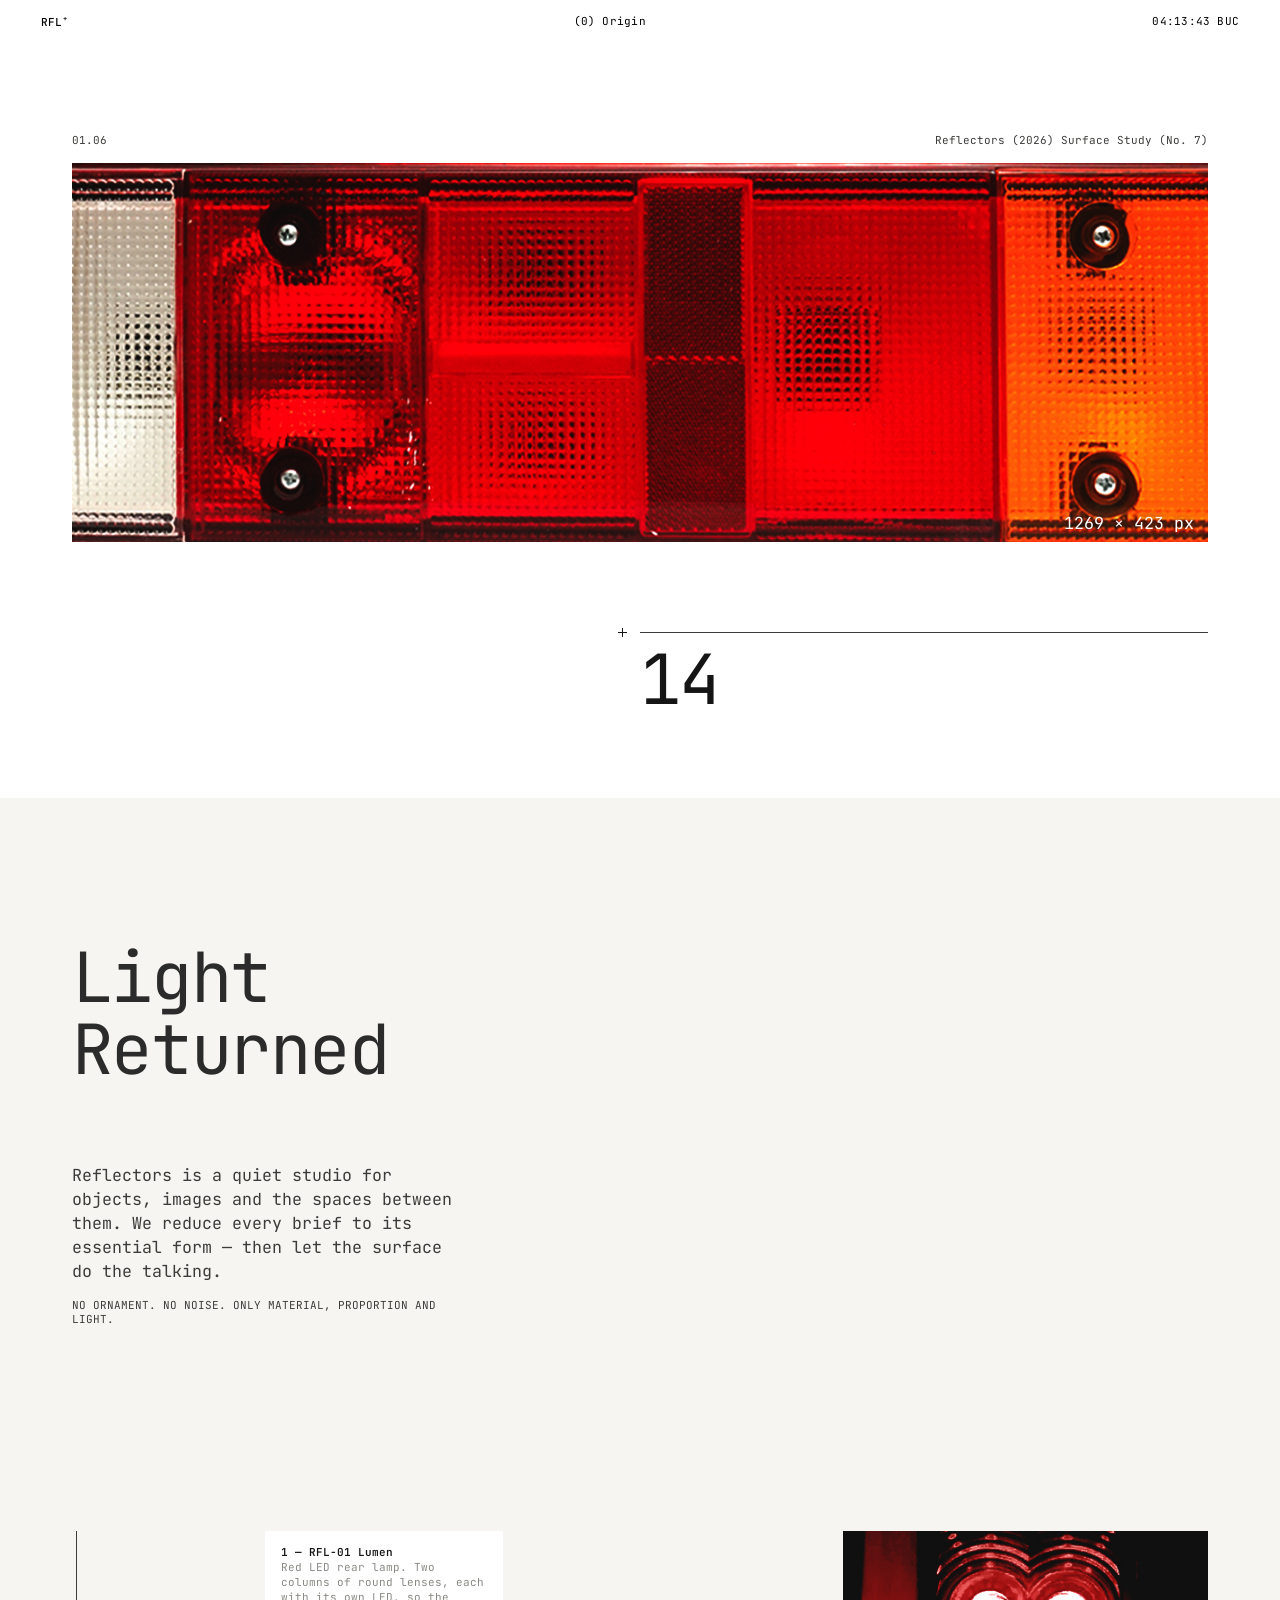
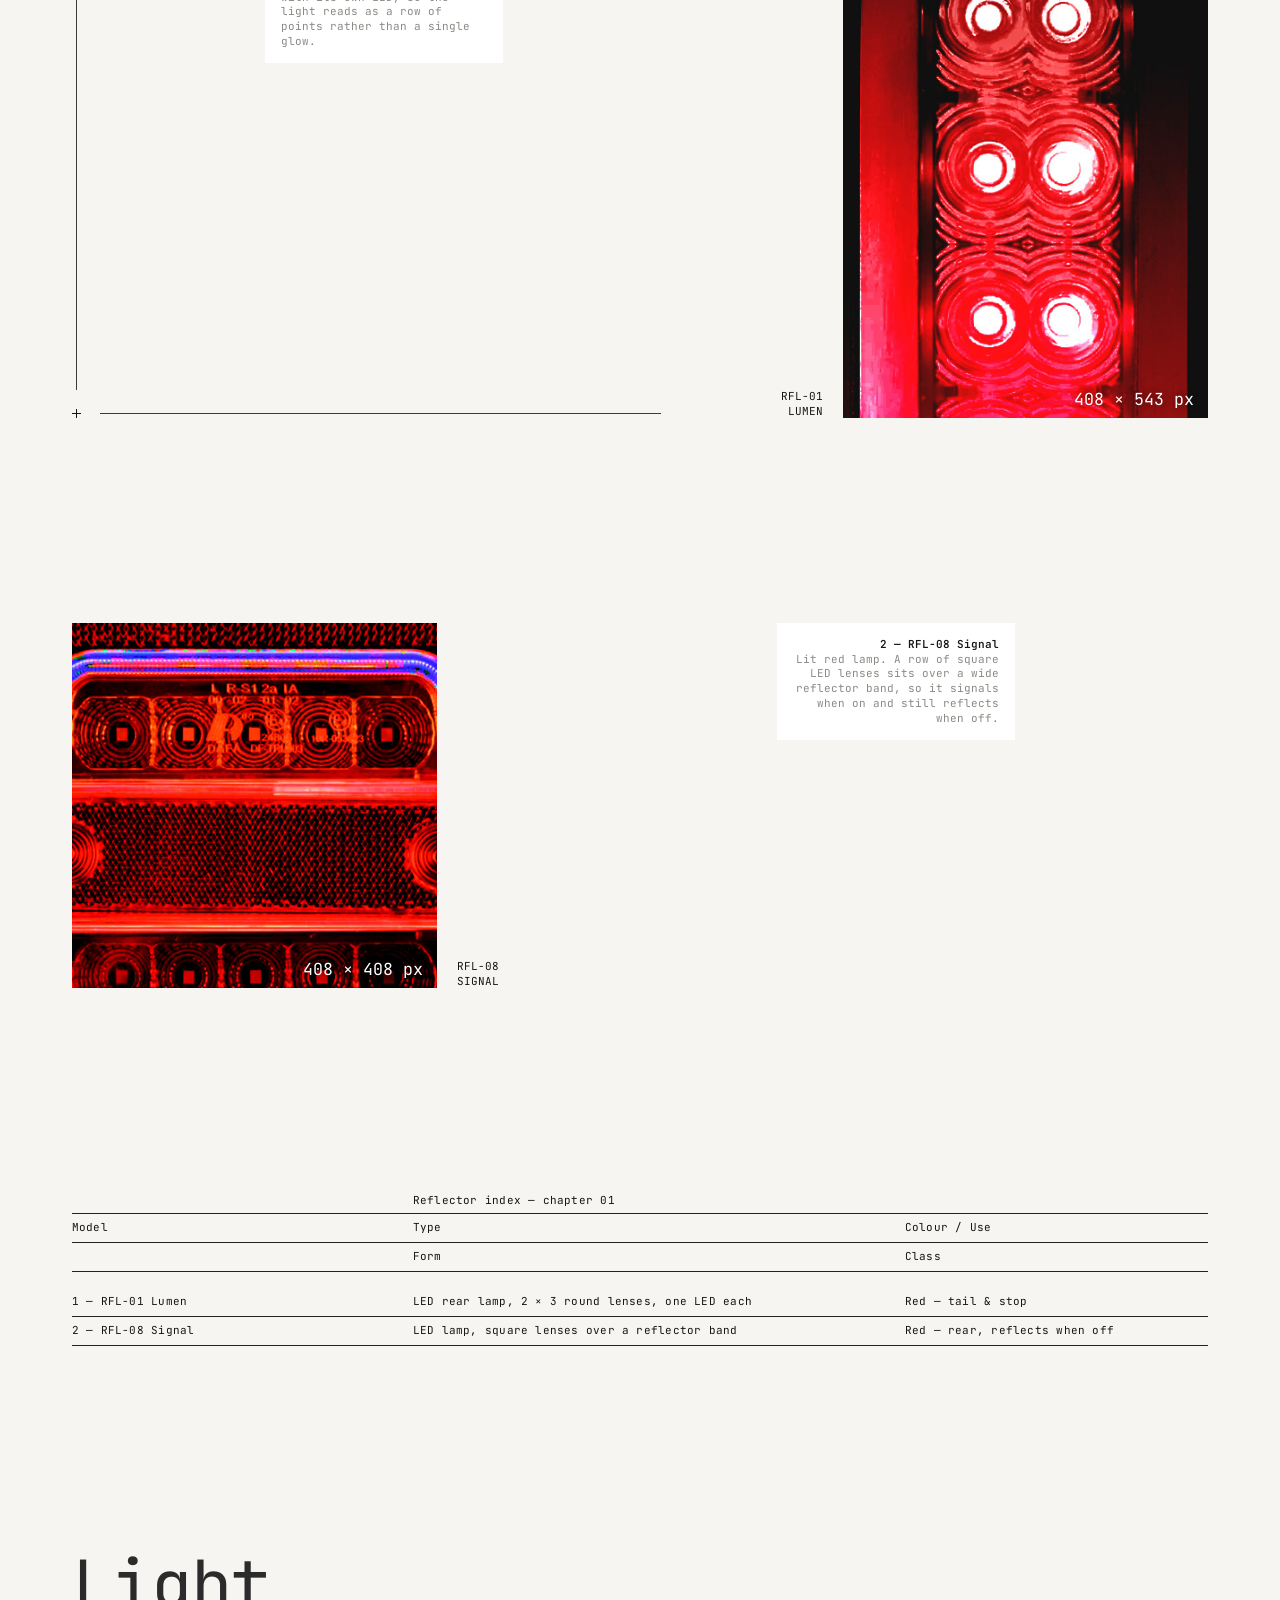
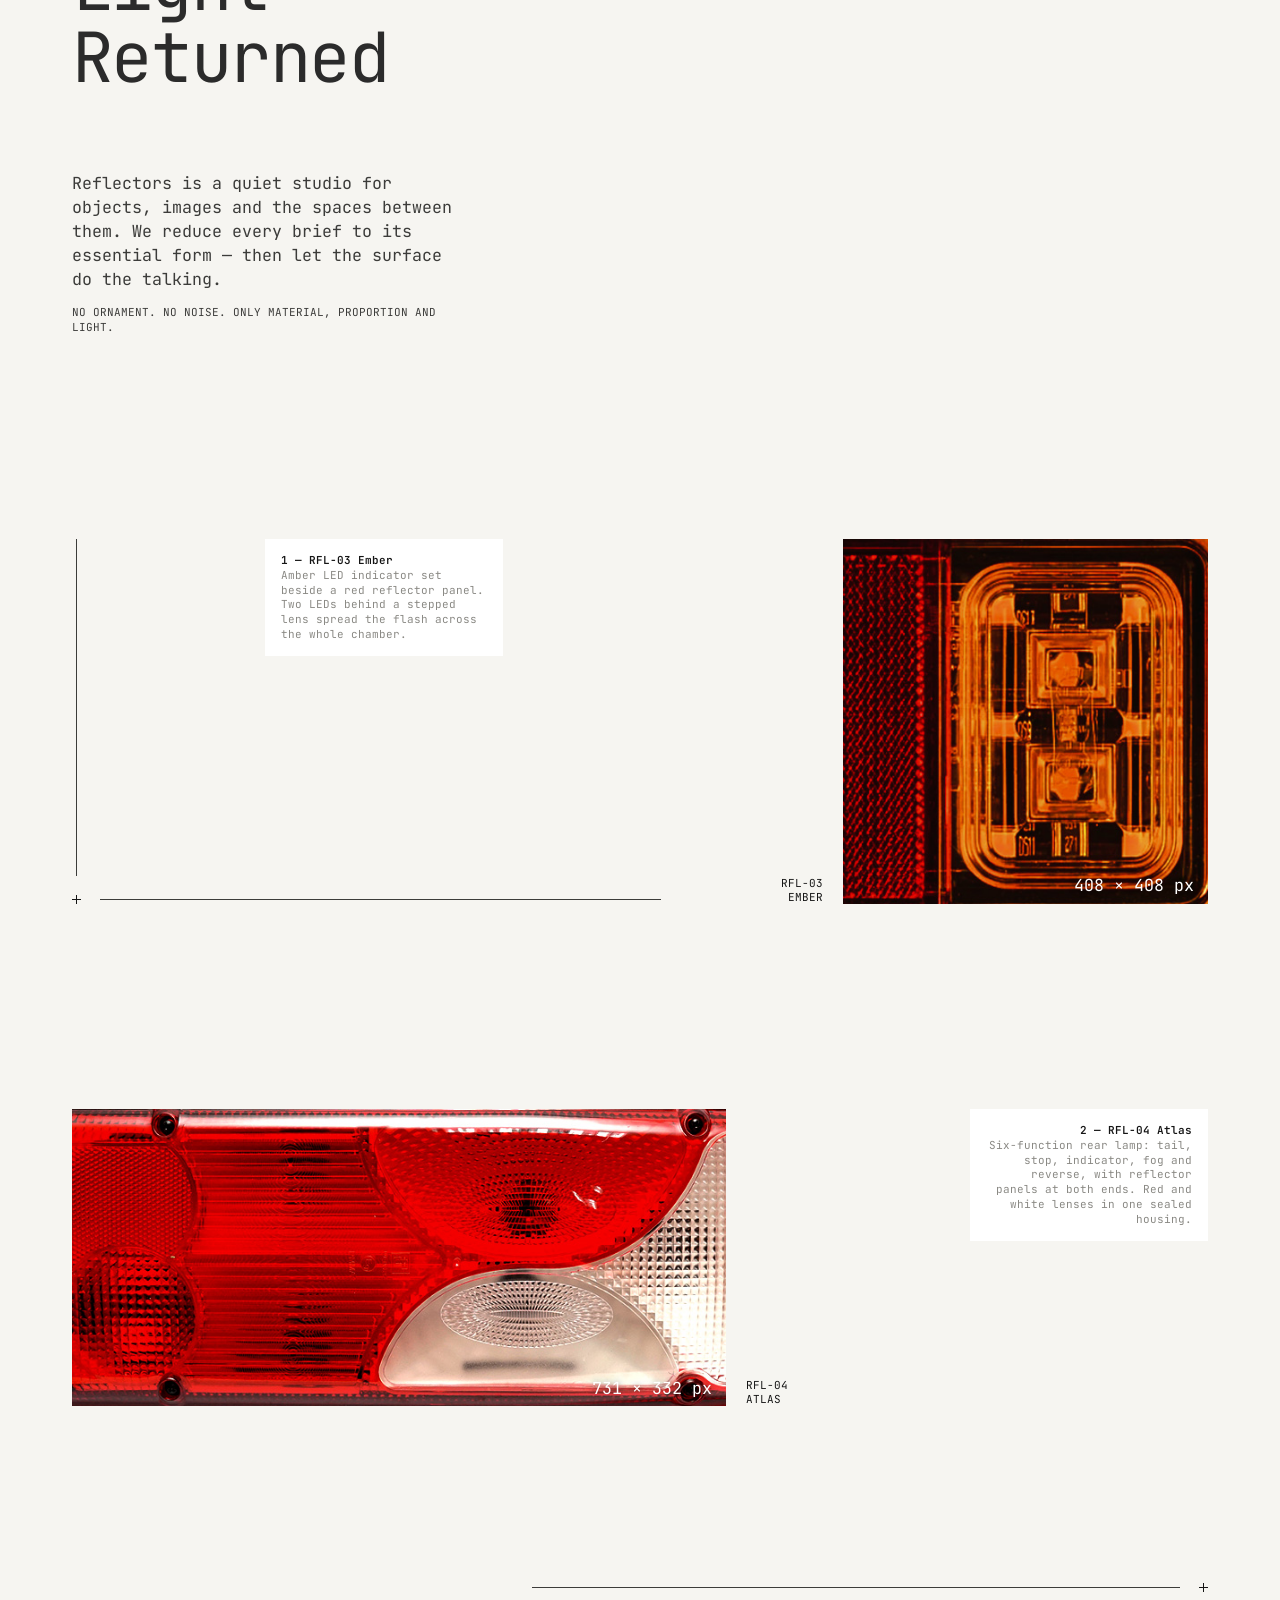
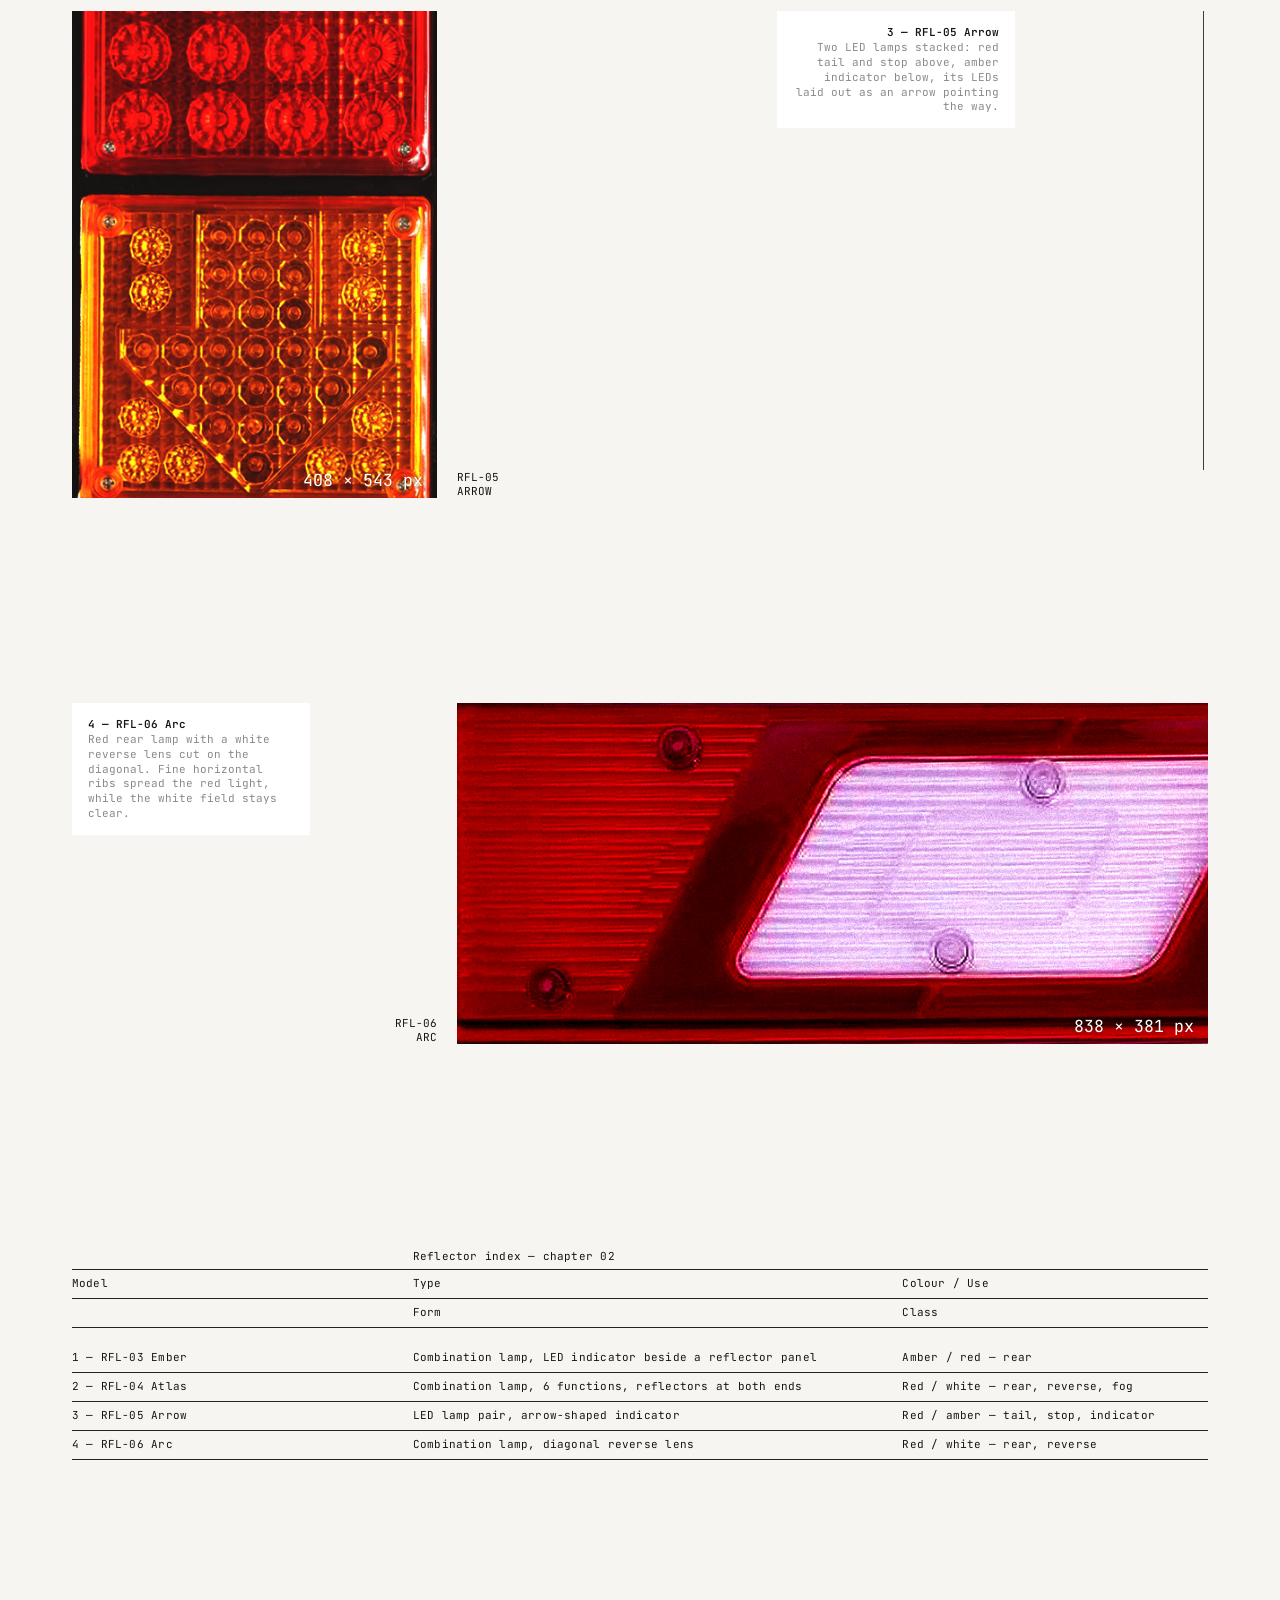
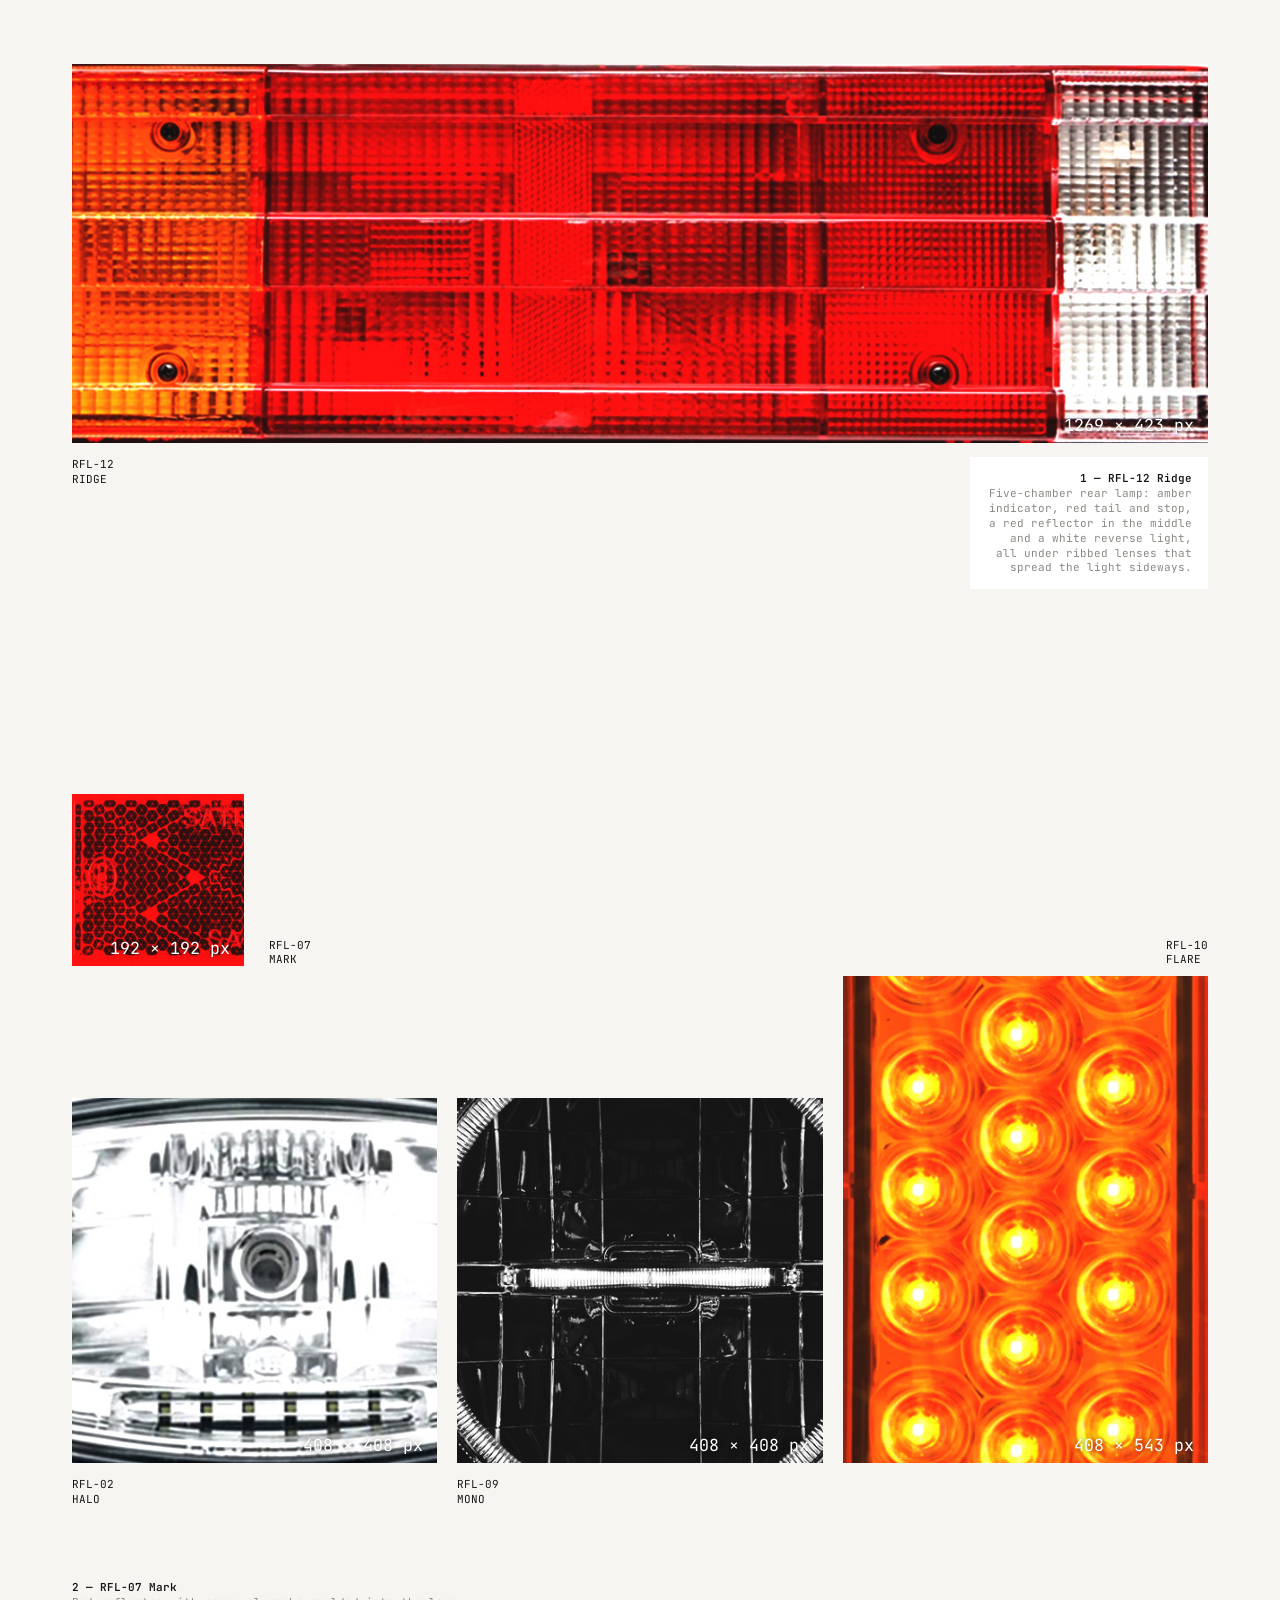
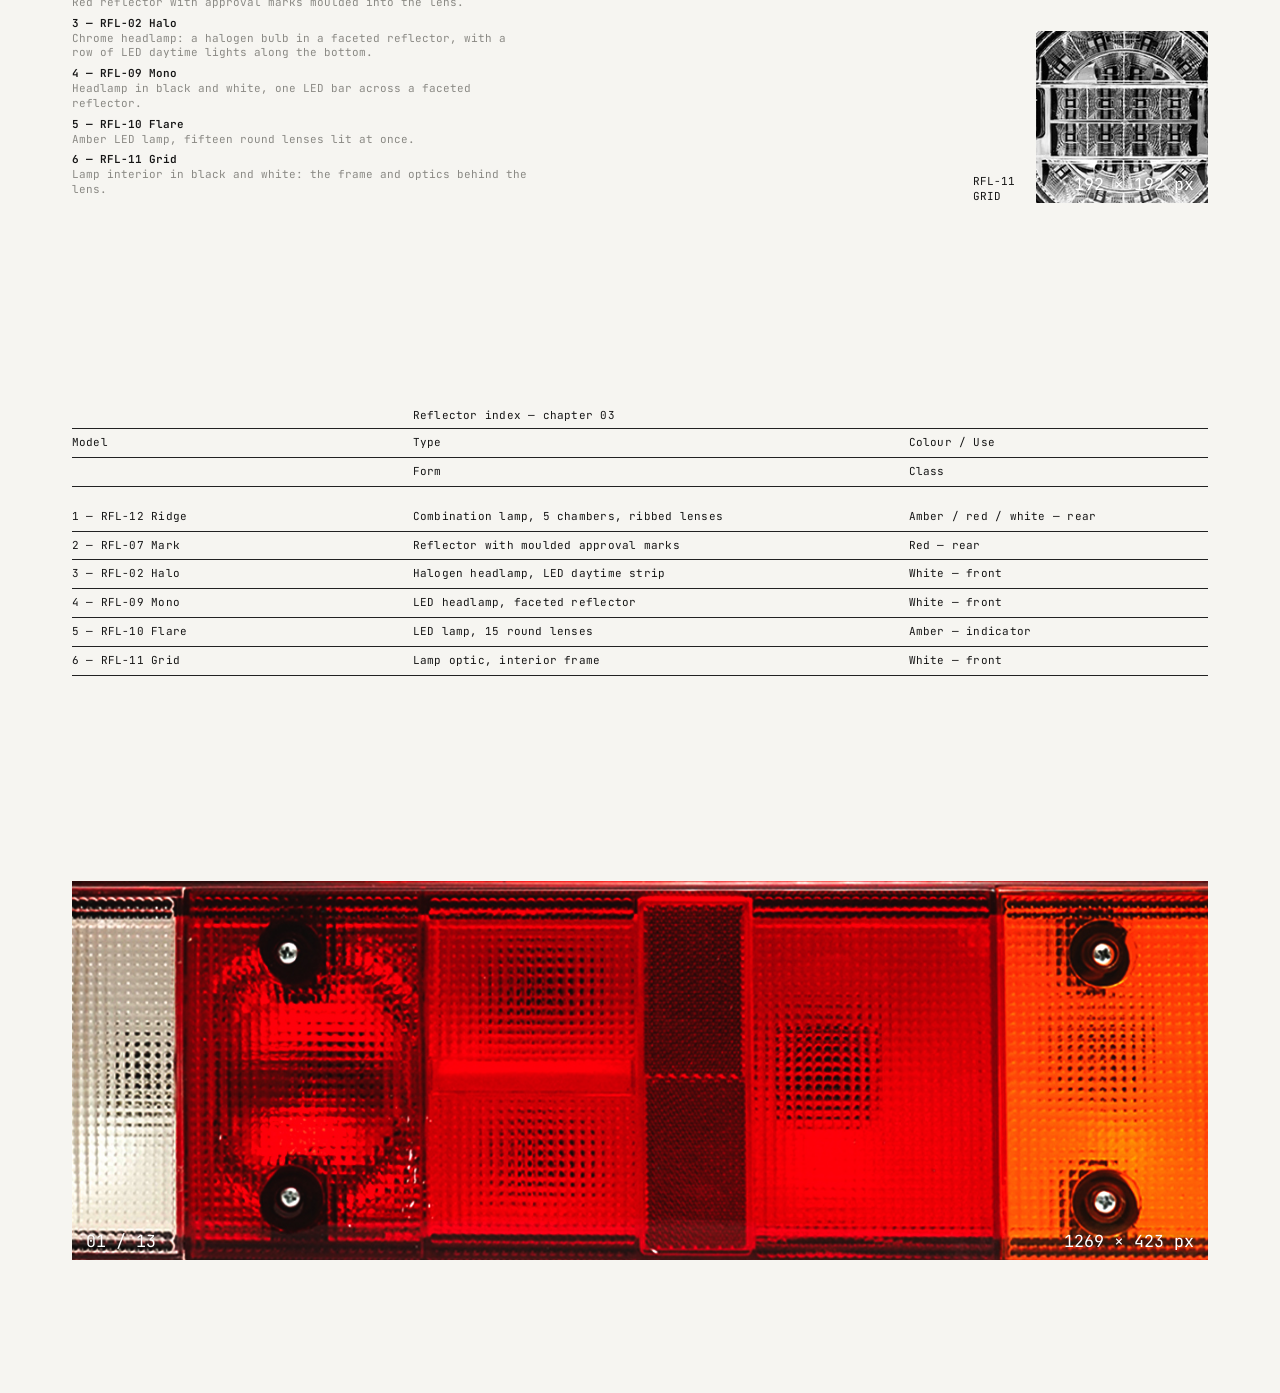
==== Reflectors/index.html @ 91e2cded "Add files via upload" ====
<!doctype html>
<html lang="en">
<head>
<meta charset="utf-8">
<meta name="viewport" content="width=device-width, initial-scale=1">
<title>RFL⁺</title>
<link rel="icon" type="image/jpeg" href="img/192x192_Artboard%206.jpg">
<link rel="apple-touch-icon" href="img/192x192_Artboard%206.jpg">
<meta name="description" content="Reflectors — a studio for form, light and objects. Concept page.">
<link rel="preconnect" href="https://fonts.googleapis.com">
<link rel="preconnect" href="https://fonts.gstatic.com" crossorigin>
<link href="https://fonts.googleapis.com/css2?family=JetBrains+Mono:wght@300;400;500;600;700&family=Big+Shoulders+Display:wght@800&display=swap" rel="stylesheet">
<link rel="stylesheet" href="css/styles.css">
</head>
<body>


<!-- NAV -->
<header class="nav mono">
  <a href="#top" class="nav__mark">RFL<sup>+</sup></a>
  <nav>
    <a href="#top">(0) Origin</a>
  </nav>
  <span class="nav__clock" id="clock">00:00:00</span>
</header>

<main id="top">
  <section class="sheet" id="manifesto">

    <!-- lead -->
    <div class="top">
    <div class="meta">
      <span>01.06</span>
      <span>Reflectors (2026) Surface Study (No. 7)</span>
    </div>
    <figure class="lead reveal"><img draggable="false" src="img/Artboard%201.jpg" alt="Five-chamber rear lamp: white, red and amber lenses with a central red reflector"><span class="dim">1269 × 423 px</span></figure>

    <div class="count reveal">
      <span class="rule"><i class="plus"></i></span>
      <span class="num" data-count="photos">0</span>
    </div>
    </div>

    <!-- chapter 01 -->
    <div class="intro reveal">
      <h2 class="intro__title">Light<br>Returned</h2>
      <div class="intro__text">
        <p>Reflectors is a quiet studio for objects, images and the spaces between them. We reduce every brief to its essential form — then let the surface do the talking.</p>
        <p class="cap">No ornament. No noise. Only material, proportion and light.</p>
      </div>
    </div>

    <article class="block block--corner-l reveal">
      <span class="corner corner--bl" aria-hidden="true"><i class="plus"></i></span>
      <div class="block__text text-l">
        <p class="desc"><b>1 — RFL-01 Lumen</b><span>Red LED rear lamp. Two columns of round lenses, each with its own LED, so the light reads as a row of points rather than a single glow.</span></p>
        <p class="cap">RFL-01<br>Lumen</p>
      </div>
      <figure class="ph ph--full block__img ratio-34"><img draggable="false" src="img/408x543_Artboard%202.jpg" alt="Red LED lamp, rows of round lenses lit from behind"><span class="dim">408 × 543 px</span></figure>
    </article>

    <article class="block block--img-l reveal">
      <figure class="ph ph--full block__img ratio-11"><img draggable="false" src="img/408x408_Artboard%203.jpg" alt="Red lamp lit, a row of square LED lenses over a reflector band"><span class="dim">408 × 408 px</span></figure>
      <div class="block__text text-r">
        <p class="desc"><b>2 — RFL-08 Signal</b><span>Lit red lamp. A row of square LED lenses sits over a wide reflector band, so it signals when on and still reflects when off.</span></p>
        <p class="cap">RFL-08<br>Signal</p>
      </div>
    </article>

    <div class="table reveal">
      <table class="contract mono">
        <caption>Reflector index — chapter 01</caption>
        <tr><th>Model</th><td>Type</td><td>Colour / Use</td></tr>
        <tr><th></th><td>Form</td><td>Class</td></tr>
        <tr class="gap"><th>1 — RFL-01 Lumen</th><td>LED rear lamp, 2 × 3 round lenses, one LED each</td><td>Red — tail &amp; stop</td></tr>
        <tr><th>2 — RFL-08 Signal</th><td>LED lamp, square lenses over a reflector band</td><td>Red — rear, reflects when off</td></tr>
      </table>
    </div>

    <!-- chapter 02 -->
    <div class="intro reveal">
      <h2 class="intro__title">Light<br>Returned</h2>
      <div class="intro__text">
        <p>Reflectors is a quiet studio for objects, images and the spaces between them. We reduce every brief to its essential form — then let the surface do the talking.</p>
        <p class="cap">No ornament. No noise. Only material, proportion and light.</p>
      </div>
    </div>

    <article class="block block--corner-l block--square reveal">
      <span class="corner corner--bl" aria-hidden="true"><i class="plus"></i></span>
      <div class="block__text text-l">
        <p class="desc"><b>1 — RFL-03 Ember</b><span>Amber LED indicator set beside a red reflector panel. Two LEDs behind a stepped lens spread the flash across the whole chamber.</span></p>
        <p class="cap">RFL-03<br>Ember</p>
      </div>
      <figure class="ph ph--full block__img ratio-11"><img draggable="false" src="img/408x408_Artboard%204.jpg" alt="Amber LED chamber beside a red reflector, close-up"><span class="dim">408 × 408 px</span></figure>
    </article>

    <article class="block block--wide-l reveal">
      <figure class="ph ph--full block__img ratio-wide"><img draggable="false" src="img/731x332_Artboard%204.jpg" alt="Red and white six-function rear lamp"><span class="dim">731 × 332 px</span></figure>
      <div class="block__text text-r">
        <p class="desc"><b>2 — RFL-04 Atlas</b><span>Six-function rear lamp: tail, stop, indicator, fog and reverse, with reflector panels at both ends. Red and white lenses in one sealed housing.</span></p>
        <p class="cap">RFL-04<br>Atlas</p>
      </div>
    </article>

    <article class="block block--corner-r reveal">
      <span class="corner corner--tr" aria-hidden="true"><i class="plus"></i></span>
      <figure class="ph ph--full block__img ratio-34"><img draggable="false" src="img/408x543_Artboard%204.jpg" alt="Red and amber LED lamps stacked, amber LEDs laid out as an arrow"><span class="dim">408 × 543 px</span></figure>
      <div class="block__text text-r">
        <p class="desc"><b>3 — RFL-05 Arrow</b><span>Two LED lamps stacked: red tail and stop above, amber indicator below, its LEDs laid out as an arrow pointing the way.</span></p>
        <p class="cap">RFL-05<br>Arrow</p>
      </div>
    </article>

    <article class="block block--wide-r reveal">
      <div class="block__text text-l">
        <p class="desc"><b>4 — RFL-06 Arc</b><span>Red rear lamp with a white reverse lens cut on the diagonal. Fine horizontal ribs spread the red light, while the white field stays clear.</span></p>
        <p class="cap">RFL-06<br>Arc</p>
      </div>
      <figure class="ph ph--full block__img ratio-wide"><img draggable="false" src="img/838x381_Artboard%201%20-%20noise.jpg" alt="Red rear lamp with a white diagonal reverse lens"><span class="dim">838 × 381 px</span></figure>
    </article>

    <div class="table reveal">
      <table class="contract mono">
        <caption>Reflector index — chapter 02</caption>
        <tr><th>Model</th><td>Type</td><td>Colour / Use</td></tr>
        <tr><th></th><td>Form</td><td>Class</td></tr>
        <tr class="gap"><th>1 — RFL-03 Ember</th><td>Combination lamp, LED indicator beside a reflector panel</td><td>Amber / red — rear</td></tr>
        <tr><th>2 — RFL-04 Atlas</th><td>Combination lamp, 6 functions, reflectors at both ends</td><td>Red / white — rear, reverse, fog</td></tr>
        <tr><th>3 — RFL-05 Arrow</th><td>LED lamp pair, arrow-shaped indicator</td><td>Red / amber — tail, stop, indicator</td></tr>
        <tr><th>4 — RFL-06 Arc</th><td>Combination lamp, diagonal reverse lens</td><td>Red / white — rear, reverse</td></tr>
      </table>
    </div>

    <!-- second lead strip, same frame as the top one -->
    <div class="strip reveal">
      <figure class="lead"><img draggable="false" src="img/Artboard%203.jpg" alt="RFL-12 Ridge, five-chamber rear lamp: amber, red and white lenses with ribbed covers"><span class="dim">1269 × 423 px</span></figure>
      <div class="strip__text">
        <p class="cap">RFL-12<br>Ridge</p>
        <p class="desc"><b>1 — RFL-12 Ridge</b><span>Five-chamber rear lamp: amber indicator, red tail and stop, a red reflector in the middle and a white reverse light, all under ribbed lenses that spread the light sideways.</span></p>
      </div>
    </div>

    <!-- gallery -->
    <article class="gallery reveal">
      <figure class="ph ph--full g1 ratio-11"><img draggable="false" src="img/192x192_Artboard%205.jpg" alt="Red reflector with moulded lettering"><span class="dim">192 × 192 px</span></figure>
      <p class="cap g1c">RFL-07<br>Mark</p>
      <p class="cap g0c">RFL-10<br>Flare</p>
      <figure class="ph ph--full g2 ratio-11"><img draggable="false" src="img/408x408_Artboard%206.jpg" alt="Chrome headlamp with halogen bulb and LED daytime strip"><span class="dim">408 × 408 px</span></figure>
      <p class="cap g2c">RFL-02<br>Halo</p>
      <figure class="ph ph--full g3 ratio-11"><img draggable="false" src="img/408x408_Artboard%205.jpg" alt="Black and white headlamp with a lit LED bar"><span class="dim">408 × 408 px</span></figure>
      <p class="cap g3c">RFL-09<br>Mono</p>
      <figure class="ph ph--full g4 ratio-34"><img draggable="false" src="img/408x543_Artboard%203.jpg" alt="Amber LED lamp, round lenses lit"><span class="dim">408 × 543 px</span></figure>
      <ol class="legend">
        <li><b>2 — RFL-07 Mark</b><span>Red reflector with approval marks moulded into the lens.</span></li>
        <li><b>3 — RFL-02 Halo</b><span>Chrome headlamp: a halogen bulb in a faceted reflector, with a row of LED daytime lights along the bottom.</span></li>
        <li><b>4 — RFL-09 Mono</b><span>Headlamp in black and white, one LED bar across a faceted reflector.</span></li>
        <li><b>5 — RFL-10 Flare</b><span>Amber LED lamp, fifteen round lenses lit at once.</span></li>
        <li><b>6 — RFL-11 Grid</b><span>Lamp interior in black and white: the frame and optics behind the lens.</span></li>
      </ol>
      <p class="cap g5c">RFL-11<br>Grid</p>
      <figure class="ph ph--full g5 ratio-11"><img draggable="false" src="img/192x192_Artboard%206.jpg" alt="Black and white lamp interior, close-up"><span class="dim">192 × 192 px</span></figure>
    </article>

    <div class="table reveal">
      <table class="contract mono">
        <caption>Reflector index — chapter 03</caption>
        <tr><th>Model</th><td>Type</td><td>Colour / Use</td></tr>
        <tr><th></th><td>Form</td><td>Class</td></tr>
        <tr class="gap"><th>1 — RFL-12 Ridge</th><td>Combination lamp, 5 chambers, ribbed lenses</td><td>Amber / red / white — rear</td></tr>
        <tr><th>2 — RFL-07 Mark</th><td>Reflector with moulded approval marks</td><td>Red — rear</td></tr>
        <tr><th>3 — RFL-02 Halo</th><td>Halogen headlamp, LED daytime strip</td><td>White — front</td></tr>
        <tr><th>4 — RFL-09 Mono</th><td>LED headlamp, faceted reflector</td><td>White — front</td></tr>
        <tr><th>5 — RFL-10 Flare</th><td>LED lamp, 15 round lenses</td><td>Amber — indicator</td></tr>
        <tr><th>6 — RFL-11 Grid</th><td>Lamp optic, interior frame</td><td>White — front</td></tr>
      </table>
    </div>

    <!-- closing strip: auto slideshow of the Artboard photos -->
    <div class="strip reveal">
      <figure class="lead slides" aria-roledescription="carousel" aria-label="Reflector details, changes every few seconds">
        <img class="slide is-on" draggable="false" src="img/Artboard%201.jpg" alt="Reflector detail 1 of 13">
        <img class="slide" draggable="false" loading="lazy" src="img/Artboard%202.jpg" alt="Reflector detail 2 of 13">
        <img class="slide" draggable="false" loading="lazy" src="img/Artboard%203.jpg" alt="Reflector detail 3 of 13">
        <img class="slide" draggable="false" loading="lazy" src="img/Artboard%204.jpg" alt="Reflector detail 4 of 13">
        <img class="slide" draggable="false" loading="lazy" src="img/Artboard%205.jpg" alt="Reflector detail 5 of 13">
        <img class="slide" draggable="false" loading="lazy" src="img/Artboard%206.jpg" alt="Reflector detail 6 of 13">
        <img class="slide" draggable="false" loading="lazy" src="img/Artboard%207.jpg" alt="Reflector detail 7 of 13">
        <img class="slide" draggable="false" loading="lazy" src="img/Artboard%209.jpg" alt="Reflector detail 8 of 13">
        <img class="slide" draggable="false" loading="lazy" src="img/Artboard%2010.jpg" alt="Reflector detail 9 of 13">
        <img class="slide" draggable="false" loading="lazy" src="img/Artboard%2011.jpg" alt="Reflector detail 10 of 13">
        <img class="slide" draggable="false" loading="lazy" src="img/Artboard%2012.jpg" alt="Reflector detail 11 of 13">
        <img class="slide" draggable="false" loading="lazy" src="img/Artboard%2013.jpg" alt="Reflector detail 12 of 13">
        <img class="slide" draggable="false" loading="lazy" src="img/Artboard%2016.jpg" alt="Reflector detail 13 of 13">
        <span class="slides__no">01 / 13</span>
        <span class="dim">1269 × 423 px</span>
      </figure>
    </div>

  </section>
</main>

<script src="js/main.js"></script>
</body>
</html>
---- Reflectors/css/styles.css ----
/* ============================================================
   REFLECTORS — concept
   Paper · Ink · Grey plates
   ============================================================ */

:root {
  --bg: #f6f5f1;
  --ink: #151515;
  --ink-2: #3c3c3a;
  --mute: #8a8984;
  --line: rgba(21, 21, 21, .22);
  --plate: #c9c8c4;
  --blue: #1f3cff;

  --mono: "JetBrains Mono", ui-monospace, monospace;

  /* three text sizes for the whole page */
  --fs-s: 11px;
  --fs-m: clamp(15px, 1.3vw, 19px);
  --fs-l: clamp(36px, 5.4vw, 84px);

  /* section rhythm + grid */
  --space: clamp(112px, 16vw, 260px);
  --col-gap: clamp(10px, 1.6vw, 24px);


  --gutter: clamp(16px, 3.2vw, 48px);
  --ease: cubic-bezier(.2, .7, .1, 1);
}

*, *::before, *::after { box-sizing: border-box; }
html { scroll-behavior: smooth; }
body {
  margin: 0;
  background: var(--bg);
  color: var(--ink);
  font-family: var(--mono);
  font-size: var(--fs-m);
  line-height: 1.45;
  -webkit-font-smoothing: antialiased;
  overflow-x: hidden;
}
a { color: inherit; text-decoration: none; }
p, h1, h2, h3, dl, dd, ul, ol, figure { margin: 0; padding: 0; }
ul, ol { list-style: none; }

.mono { font-family: var(--mono); font-size: var(--fs-s); letter-spacing: .02em; text-transform: uppercase; }
.cap { font-size: var(--fs-s); text-transform: uppercase; line-height: 1.3; }


/* ---------- NAV ---------- */
.nav {
  position: fixed; top: 0; left: 0; right: 0; z-index: 80;
  display: flex; align-items: center; justify-content: space-between; gap: 24px;
  padding: 14px var(--gutter);
  mix-blend-mode: difference; color: #fff;
}
.nav nav { display: flex; gap: clamp(12px, 2vw, 28px); text-transform: none; }
.nav a { position: relative; }
.nav nav a::after {
  content: ""; position: absolute; left: 0; right: 100%; bottom: -3px; height: 1px; background: currentColor;
  transition: right .4s var(--ease);
}
.nav nav a:hover::after { right: 0; }
.nav__mark { font-weight: 500; }
.nav__mark sup { font-size: 7px; }
.nav__clock { font-variant-numeric: tabular-nums; }

/* ---------- SHEET ---------- */
.sheet {
  margin: clamp(48px, 8vw, 120px) var(--gutter);
  padding: clamp(18px, 2.4vw, 32px);
}
/* top section on white, full width */
.top { position: relative; padding-bottom: 24px; }
.top::before {
  content: ""; position: absolute; z-index: -1; top: -100vh; bottom: -60px;
  left: calc(-1 * (var(--gutter) + clamp(18px, 2.4vw, 32px))); right: calc(-1 * (var(--gutter) + clamp(18px, 2.4vw, 32px)));
  background: #fff;
}
.meta { display: flex; justify-content: space-between; gap: 16px; font-size: var(--fs-s); color: var(--ink-2); }

/* lead strip */
.lead { margin-top: 14px; aspect-ratio: 3 / 1; overflow: hidden; background: var(--plate); }
.lead img { display: block; width: 100%; height: 100%; object-fit: cover; }
/* strip with its name under the photo (left) and description (right) */
.strip { margin-top: var(--space); }
.strip .lead { margin-top: 0; }
.strip__text { display: flex; justify-content: space-between; align-items: flex-start; gap: 24px; margin-top: 14px; }
.strip__text .desc { text-align: right; }

/* "+" registration mark */
.plus { position: absolute; width: 9px; height: 9px; }
.plus::before, .plus::after { content: ""; position: absolute; background: var(--ink); }
.plus::before { left: 4px; top: 0; width: 1px; height: 9px; }
.plus::after { top: 4px; left: 0; width: 9px; height: 1px; }

/* counter */
.count { width: 50%; margin: clamp(48px, 7vw, 112px) 0 0 auto; }
.count .rule { position: relative; display: block; height: 1px; background: var(--ink-2); }
.count .rule .plus { left: -22px; top: -4px; }
.count .num { display: block; margin-top: 12px; font-size: var(--fs-l); line-height: 1; letter-spacing: -.03em; font-variant-numeric: tabular-nums; }

/* intro */
.intro { display: grid; grid-template-columns: 1fr 1fr; column-gap: var(--col-gap); margin-top: var(--space); }
.intro__title { font-weight: 400; font-size: var(--fs-l); line-height: 1.04; letter-spacing: -.02em; color: #2b2b2b; }
.intro__text { grid-column: 1; max-width: 38ch; margin-top: clamp(40px, 6vw, 96px); display: grid; gap: 14px; color: var(--ink-2); }

/* ---------- photo plates (grey ground, object contained) ---------- */
.ph { margin: 0; background: var(--plate); overflow: hidden; }
.ph img { display: block; width: 100%; height: 100%; object-fit: contain; padding: 14%; mix-blend-mode: multiply; }
.ph--full img { object-fit: cover; padding: 0; mix-blend-mode: normal; }
.ratio-11 { aspect-ratio: 1; }
.ratio-34 { aspect-ratio: 3 / 4; }
.ratio-wide { aspect-ratio: 2.2 / 1; }

/* legend list */
.legend { font-size: var(--fs-s); line-height: 1.35; }
.legend li { display: flex; flex-direction: column; margin-bottom: 6px; }
.legend b { font-weight: 600; }
.legend span { color: var(--mute); }
.desc { display: flex; flex-direction: column; max-width: 34ch; padding: 14px 16px; background: #fff; font-size: var(--fs-s); line-height: 1.35; }
.desc b { font-weight: 600; }
.desc span { color: var(--mute); }

/* ---------- blocks ---------- */
.block {
  position: relative; margin-top: var(--space);
  display: grid; grid-template-columns: repeat(12, 1fr); grid-template-rows: auto 1fr;
  column-gap: var(--col-gap);
}

/* text beside each photo, aligned to its top and bottom edge:
   description top-right, lamp name bottom-left */
.block__text {
  grid-row: 1 / 3; display: flex; flex-direction: column; justify-content: space-between; gap: 24px;
  padding: 0 0 0 20px;
}
.block__text .desc { align-self: flex-end; text-align: right; }
.block__text .cap { align-self: flex-start; }
/* text starts right at the photo edge, across the column gap */
.text-r { margin-left: calc(-1 * var(--col-gap)); }
.text-l { margin-right: calc(-1 * var(--col-gap)); padding: 0 20px 0 0; }
/* mirrored when the photo is on the right: name sits against the photo, description on the far side */
.text-l .desc { align-self: flex-start; text-align: left; }
.text-l .cap { align-self: flex-end; text-align: right; }

/* corner marks: two hairlines meeting at a "+" (decoration, sits behind the text) */
.corner { position: relative; pointer-events: none; }
.corner::before, .corner::after { content: ""; position: absolute; background: var(--ink-2); }
.corner--bl { grid-column: 1 / 8; grid-row: 1 / 3; }
.corner--bl::before { left: 4px; top: 0; bottom: 28px; width: 1px; }        /* vertical */
.corner--bl::after  { left: 28px; right: 10%; bottom: 4px; height: 1px; }   /* horizontal */
.corner--bl .plus   { left: 0; bottom: 0; }
.corner--tr { grid-column: 5 / 13; grid-row: 1 / 3; top: -28px; }   /* lifted so the line clears the text */
.corner--tr::before { left: 10%; right: 28px; top: 4px; height: 1px; }      /* horizontal */
.corner--tr::after  { right: 4px; top: 28px; bottom: 0; width: 1px; }       /* vertical */
.corner--tr .plus   { right: 0; top: 0; }

/* A / C — photo right */
.block--corner-l .block__img  { grid-column: 9 / 13; grid-row: 1 / 3; }
.block--corner-l .block__text { grid-column: 3 / 9; }

/* B — photo left */
.block--img-l .block__img  { grid-column: 1 / 5; grid-row: 1 / 3; }
.block--img-l .block__text { grid-column: 5 / 11; }

/* D — wide photo left */
.block--wide-l .block__img  { grid-column: 1 / 8; grid-row: 1 / 3; }
.block--wide-l .block__text { grid-column: 8 / 13; }

/* E — photo left */
.block--corner-r .block__img  { grid-column: 1 / 5; grid-row: 1 / 3; }
.block--corner-r .block__text { grid-column: 5 / 11; }

/* F — wide photo right */
.block--wide-r .block__text { grid-column: 1 / 5; }
.block--wide-r .block__img  { grid-column: 5 / 13; grid-row: 1 / 3; }

/* ---------- table ---------- */
.table { margin-top: var(--space); }
.contract { width: 100%; border-collapse: collapse; text-transform: none; font-size: var(--fs-s); }
.contract caption { text-align: left; padding: 0 0 4px 30%; border-bottom: 1px solid #222; }
.contract th, .contract td { text-align: left; font-weight: 400; padding: 6px 0; border-bottom: 1px solid #222; }
.contract th { width: 30%; }
.contract tr.gap th, .contract tr.gap td { padding-top: 22px; }

/* ---------- gallery ---------- */
.gallery {
  margin-top: var(--space);
  display: grid; grid-template-columns: repeat(12, 1fr);
  column-gap: var(--col-gap); row-gap: 10px; align-items: end;
}
.g1  { grid-column: 1 / 3;  grid-row: 1; }
.g1c { grid-column: 3 / 5;  grid-row: 1; padding-left: 4px; }
.g0c { grid-column: 12 / 13; grid-row: 1; justify-self: end; }
.g2  { grid-column: 1 / 5;  grid-row: 2; margin-top: clamp(28px, 4vw, 64px); }
.g3  { grid-column: 5 / 9;  grid-row: 2; }
.g4  { grid-column: 9 / 13; grid-row: 2; }
.g2c { grid-column: 1 / 3;  grid-row: 3; align-self: start; padding-top: 4px; }
.g3c { grid-column: 5 / 7;  grid-row: 3; align-self: start; padding-top: 4px; }
.gallery .legend { grid-column: 1 / 6; grid-row: 4; margin-top: clamp(32px, 5vw, 72px); }
.g5c { grid-column: 9 / 11; grid-row: 4; justify-self: end; }
.g5  { grid-column: 11 / 13; grid-row: 4; margin-top: clamp(32px, 5vw, 72px); }

/* ---------- photo protection: no drag, no long-press menu, a clear layer catches right-click ---------- */
.lead, .ph { position: relative; }
.lead img, .ph img {
  pointer-events: none; user-select: none; -webkit-user-select: none;
  -webkit-user-drag: none; -webkit-touch-callout: none;
}
.lead::after, .ph::after { content: ""; position: absolute; inset: 0; }
/* frame size label, bottom-right over every photo */
/* slideshow: photos stacked, one visible at a time, cross-fading */
.slides .slide { position: absolute; inset: 0; opacity: 0; transition: opacity 1.2s var(--ease); }
.slides .slide.is-on { opacity: 1; }
.slides__no { position: absolute; left: 14px; bottom: 10px; z-index: 2; color: #fff; font-size: var(--fs-m); line-height: 1; text-shadow: 0 0 6px rgba(0, 0, 0, .55); font-variant-numeric: tabular-nums; pointer-events: none; }
.dim { position: absolute; right: 14px; bottom: 10px; z-index: 2; color: #fff; font-size: var(--fs-m); line-height: 1; text-shadow: 0 0 6px rgba(0, 0, 0, .55); pointer-events: none; }

/* ---------- reveal ---------- */
.reveal { opacity: 0; transform: translateY(28px); transition: opacity 1.1s var(--ease), transform 1.1s var(--ease); }
.reveal.in { opacity: 1; transform: none; }

/* ---------- responsive ---------- */
@media (max-width: 900px) {
  .nav nav { display: none; }
}
@media (max-width: 700px) {
  .count { width: 70%; }
  .intro { grid-template-columns: 1fr; }
  .block { display: flex; flex-direction: column; gap: 14px; }
  .block__text { margin: 0; padding: 0; gap: 32px; }
  .block .corner { display: none; }
  .gallery { grid-template-columns: 1fr 1fr; }
  .gallery > * { grid-column: auto !important; grid-row: auto !important; margin-top: 0 !important; justify-self: start !important; }
  .meta { flex-direction: column; }
  .contract { table-layout: fixed; }
  .contract th { width: 26%; }
  .contract td { overflow-wrap: anywhere; padding-right: 6px; }
  .contract caption { padding-left: 26%; }
}

@media (prefers-reduced-motion: reduce) {
  *, *::before, *::after { animation: none !important; transition: none !important; }
  .reveal { opacity: 1; transform: none; }
  html { scroll-behavior: auto; }
}
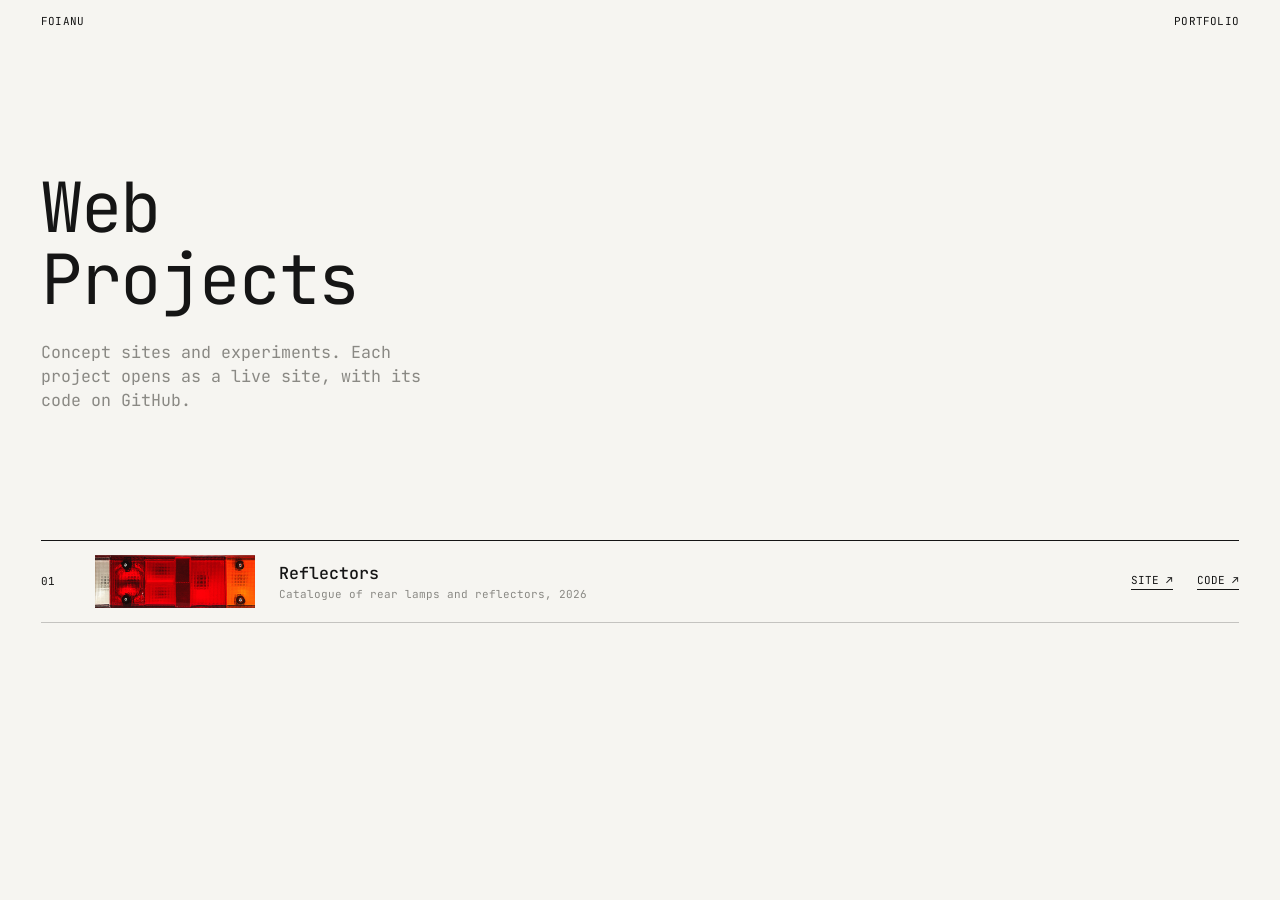
==== commit 092f1e41: "Add files via upload" ====
--- a/Reflectors/index.html
+++ b/Reflectors/index.html
@@ -3,203 +3,81 @@
 <head>
 <meta charset="utf-8">
 <meta name="viewport" content="width=device-width, initial-scale=1">
-<title>RFL⁺</title>
-<link rel="icon" type="image/jpeg" href="img/192x192_Artboard%206.jpg">
-<link rel="apple-touch-icon" href="img/192x192_Artboard%206.jpg">
-<meta name="description" content="Reflectors — a studio for form, light and objects. Concept page.">
+<title>Foianu — Portfolio</title>
+<meta name="description" content="Web projects by Valentina Foianu.">
 <link rel="preconnect" href="https://fonts.googleapis.com">
 <link rel="preconnect" href="https://fonts.gstatic.com" crossorigin>
-<link href="https://fonts.googleapis.com/css2?family=JetBrains+Mono:wght@300;400;500;600;700&family=Big+Shoulders+Display:wght@800&display=swap" rel="stylesheet">
-<link rel="stylesheet" href="css/styles.css">
+<link href="https://fonts.googleapis.com/css2?family=JetBrains+Mono:wght@400;500;600&display=swap" rel="stylesheet">
+<style>
+  :root {
+    --bg: #f6f5f1;
+    --ink: #151515;
+    --mute: #8a8984;
+    --line: rgba(21, 21, 21, .22);
+    --fs-s: 11px;
+    --fs-m: clamp(15px, 1.3vw, 19px);
+    --fs-l: clamp(36px, 5.4vw, 84px);
+    --gutter: clamp(16px, 3.2vw, 48px);
+  }
+  *, *::before, *::after { box-sizing: border-box; }
+  body {
+    margin: 0; background: var(--bg); color: var(--ink);
+    font-family: "JetBrains Mono", ui-monospace, monospace; font-size: var(--fs-m); line-height: 1.45;
+    -webkit-font-smoothing: antialiased;
+  }
+  a { color: inherit; text-decoration: none; }
+  .cap { font-size: var(--fs-s); text-transform: uppercase; letter-spacing: .02em; }
+
+  header { display: flex; justify-content: space-between; align-items: baseline; gap: 16px; padding: 14px var(--gutter); }
+  main { padding: 0 var(--gutter) 96px; }
+  h1 { margin: clamp(64px, 10vw, 160px) 0 0; font-weight: 400; font-size: var(--fs-l); line-height: 1.04; letter-spacing: -.02em; }
+  .intro { margin: 24px 0 0; max-width: 38ch; color: var(--mute); }
+
+  /* project list: one row per project */
+  .list { margin: clamp(64px, 10vw, 140px) 0 0; padding: 0; list-style: none; border-top: 1px solid var(--ink); }
+  .row {
+    display: grid; grid-template-columns: 3ch 160px 1fr auto auto; gap: 24px; align-items: center;
+    padding: 14px 0; border-bottom: 1px solid var(--line);
+  }
+  .row img { display: block; width: 160px; aspect-ratio: 3 / 1; object-fit: cover; background: #ddd; }
+  .row h2 { margin: 0; font-weight: 500; font-size: var(--fs-m); }
+  .row p { margin: 2px 0 0; color: var(--mute); font-size: var(--fs-s); }
+  .row a.go { border-bottom: 1px solid currentColor; font-size: var(--fs-s); text-transform: uppercase; }
+  .row a.go:hover { color: #1f3cff; }
+
+  @media (max-width: 640px) {
+    .row { grid-template-columns: 3ch 1fr; row-gap: 10px; }
+    .row img { grid-column: 2; width: 100%; }
+    .row .title { grid-column: 2; }
+    .row a.go { grid-column: 2; justify-self: start; }
+  }
+</style>
 </head>
 <body>
 
-
-<!-- NAV -->
-<header class="nav mono">
-  <a href="#top" class="nav__mark">RFL<sup>+</sup></a>
-  <nav>
-    <a href="#top">(0) Origin</a>
-  </nav>
-  <span class="nav__clock" id="clock">00:00:00</span>
+<header class="cap">
+  <span>Foianu</span>
+  <span>Portfolio</span>
 </header>
 
-<main id="top">
-  <section class="sheet" id="manifesto">
+<main>
+  <h1>Web<br>Projects</h1>
+  <p class="intro">Concept sites and experiments. Each project opens as a live site, with its code on GitHub.</p>
 
-    <!-- lead -->
-    <div class="top">
-    <div class="meta">
-      <span>01.06</span>
-      <span>Reflectors (2026) Surface Study (No. 7)</span>
-    </div>
-    <figure class="lead reveal"><img draggable="false" src="img/Artboard%201.jpg" alt="Five-chamber rear lamp: white, red and amber lenses with a central red reflector"><span class="dim">1269 × 423 px</span></figure>
-
-    <div class="count reveal">
-      <span class="rule"><i class="plus"></i></span>
-      <span class="num" data-count="photos">0</span>
-    </div>
-    </div>
-
-    <!-- chapter 01 -->
-    <div class="intro reveal">
-      <h2 class="intro__title">Light<br>Returned</h2>
-      <div class="intro__text">
-        <p>Reflectors is a quiet studio for objects, images and the spaces between them. We reduce every brief to its essential form — then let the surface do the talking.</p>
-        <p class="cap">No ornament. No noise. Only material, proportion and light.</p>
+  <!-- To add a project: copy one <li> block, change the number, image, name and the two links. -->
+  <ol class="list">
+    <li class="row">
+      <span class="cap">01</span>
+      <img src="https://foianu.github.io/Reflectors/img/Artboard%201.jpg" alt="Reflectors preview">
+      <div class="title">
+        <h2>Reflectors</h2>
+        <p>Catalogue of rear lamps and reflectors, 2026</p>
       </div>
-    </div>
-
-    <article class="block block--corner-l reveal">
-      <span class="corner corner--bl" aria-hidden="true"><i class="plus"></i></span>
-      <div class="block__text text-l">
-        <p class="desc"><b>1 — RFL-01 Lumen</b><span>Red LED rear lamp. Two columns of round lenses, each with its own LED, so the light reads as a row of points rather than a single glow.</span></p>
-        <p class="cap">RFL-01<br>Lumen</p>
-      </div>
-      <figure class="ph ph--full block__img ratio-34"><img draggable="false" src="img/408x543_Artboard%202.jpg" alt="Red LED lamp, rows of round lenses lit from behind"><span class="dim">408 × 543 px</span></figure>
-    </article>
-
-    <article class="block block--img-l reveal">
-      <figure class="ph ph--full block__img ratio-11"><img draggable="false" src="img/408x408_Artboard%203.jpg" alt="Red lamp lit, a row of square LED lenses over a reflector band"><span class="dim">408 × 408 px</span></figure>
-      <div class="block__text text-r">
-        <p class="desc"><b>2 — RFL-08 Signal</b><span>Lit red lamp. A row of square LED lenses sits over a wide reflector band, so it signals when on and still reflects when off.</span></p>
-        <p class="cap">RFL-08<br>Signal</p>
-      </div>
-    </article>
-
-    <div class="table reveal">
-      <table class="contract mono">
-        <caption>Reflector index — chapter 01</caption>
-        <tr><th>Model</th><td>Type</td><td>Colour / Use</td></tr>
-        <tr><th></th><td>Form</td><td>Class</td></tr>
-        <tr class="gap"><th>1 — RFL-01 Lumen</th><td>LED rear lamp, 2 × 3 round lenses, one LED each</td><td>Red — tail &amp; stop</td></tr>
-        <tr><th>2 — RFL-08 Signal</th><td>LED lamp, square lenses over a reflector band</td><td>Red — rear, reflects when off</td></tr>
-      </table>
-    </div>
-
-    <!-- chapter 02 -->
-    <div class="intro reveal">
-      <h2 class="intro__title">Light<br>Returned</h2>
-      <div class="intro__text">
-        <p>Reflectors is a quiet studio for objects, images and the spaces between them. We reduce every brief to its essential form — then let the surface do the talking.</p>
-        <p class="cap">No ornament. No noise. Only material, proportion and light.</p>
-      </div>
-    </div>
-
-    <article class="block block--corner-l block--square reveal">
-      <span class="corner corner--bl" aria-hidden="true"><i class="plus"></i></span>
-      <div class="block__text text-l">
-        <p class="desc"><b>1 — RFL-03 Ember</b><span>Amber LED indicator set beside a red reflector panel. Two LEDs behind a stepped lens spread the flash across the whole chamber.</span></p>
-        <p class="cap">RFL-03<br>Ember</p>
-      </div>
-      <figure class="ph ph--full block__img ratio-11"><img draggable="false" src="img/408x408_Artboard%204.jpg" alt="Amber LED chamber beside a red reflector, close-up"><span class="dim">408 × 408 px</span></figure>
-    </article>
-
-    <article class="block block--wide-l reveal">
-      <figure class="ph ph--full block__img ratio-wide"><img draggable="false" src="img/731x332_Artboard%204.jpg" alt="Red and white six-function rear lamp"><span class="dim">731 × 332 px</span></figure>
-      <div class="block__text text-r">
-        <p class="desc"><b>2 — RFL-04 Atlas</b><span>Six-function rear lamp: tail, stop, indicator, fog and reverse, with reflector panels at both ends. Red and white lenses in one sealed housing.</span></p>
-        <p class="cap">RFL-04<br>Atlas</p>
-      </div>
-    </article>
-
-    <article class="block block--corner-r reveal">
-      <span class="corner corner--tr" aria-hidden="true"><i class="plus"></i></span>
-      <figure class="ph ph--full block__img ratio-34"><img draggable="false" src="img/408x543_Artboard%204.jpg" alt="Red and amber LED lamps stacked, amber LEDs laid out as an arrow"><span class="dim">408 × 543 px</span></figure>
-      <div class="block__text text-r">
-        <p class="desc"><b>3 — RFL-05 Arrow</b><span>Two LED lamps stacked: red tail and stop above, amber indicator below, its LEDs laid out as an arrow pointing the way.</span></p>
-        <p class="cap">RFL-05<br>Arrow</p>
-      </div>
-    </article>
-
-    <article class="block block--wide-r reveal">
-      <div class="block__text text-l">
-        <p class="desc"><b>4 — RFL-06 Arc</b><span>Red rear lamp with a white reverse lens cut on the diagonal. Fine horizontal ribs spread the red light, while the white field stays clear.</span></p>
-        <p class="cap">RFL-06<br>Arc</p>
-      </div>
-      <figure class="ph ph--full block__img ratio-wide"><img draggable="false" src="img/838x381_Artboard%201%20-%20noise.jpg" alt="Red rear lamp with a white diagonal reverse lens"><span class="dim">838 × 381 px</span></figure>
-    </article>
-
-    <div class="table reveal">
-      <table class="contract mono">
-        <caption>Reflector index — chapter 02</caption>
-        <tr><th>Model</th><td>Type</td><td>Colour / Use</td></tr>
-        <tr><th></th><td>Form</td><td>Class</td></tr>
-        <tr class="gap"><th>1 — RFL-03 Ember</th><td>Combination lamp, LED indicator beside a reflector panel</td><td>Amber / red — rear</td></tr>
-        <tr><th>2 — RFL-04 Atlas</th><td>Combination lamp, 6 functions, reflectors at both ends</td><td>Red / white — rear, reverse, fog</td></tr>
-        <tr><th>3 — RFL-05 Arrow</th><td>LED lamp pair, arrow-shaped indicator</td><td>Red / amber — tail, stop, indicator</td></tr>
-        <tr><th>4 — RFL-06 Arc</th><td>Combination lamp, diagonal reverse lens</td><td>Red / white — rear, reverse</td></tr>
-      </table>
-    </div>
-
-    <!-- second lead strip, same frame as the top one -->
-    <div class="strip reveal">
-      <figure class="lead"><img draggable="false" src="img/Artboard%203.jpg" alt="RFL-12 Ridge, five-chamber rear lamp: amber, red and white lenses with ribbed covers"><span class="dim">1269 × 423 px</span></figure>
-      <div class="strip__text">
-        <p class="cap">RFL-12<br>Ridge</p>
-        <p class="desc"><b>1 — RFL-12 Ridge</b><span>Five-chamber rear lamp: amber indicator, red tail and stop, a red reflector in the middle and a white reverse light, all under ribbed lenses that spread the light sideways.</span></p>
-      </div>
-    </div>
-
-    <!-- gallery -->
-    <article class="gallery reveal">
-      <figure class="ph ph--full g1 ratio-11"><img draggable="false" src="img/192x192_Artboard%205.jpg" alt="Red reflector with moulded lettering"><span class="dim">192 × 192 px</span></figure>
-      <p class="cap g1c">RFL-07<br>Mark</p>
-      <p class="cap g0c">RFL-10<br>Flare</p>
-      <figure class="ph ph--full g2 ratio-11"><img draggable="false" src="img/408x408_Artboard%206.jpg" alt="Chrome headlamp with halogen bulb and LED daytime strip"><span class="dim">408 × 408 px</span></figure>
-      <p class="cap g2c">RFL-02<br>Halo</p>
-      <figure class="ph ph--full g3 ratio-11"><img draggable="false" src="img/408x408_Artboard%205.jpg" alt="Black and white headlamp with a lit LED bar"><span class="dim">408 × 408 px</span></figure>
-      <p class="cap g3c">RFL-09<br>Mono</p>
-      <figure class="ph ph--full g4 ratio-34"><img draggable="false" src="img/408x543_Artboard%203.jpg" alt="Amber LED lamp, round lenses lit"><span class="dim">408 × 543 px</span></figure>
-      <ol class="legend">
-        <li><b>2 — RFL-07 Mark</b><span>Red reflector with approval marks moulded into the lens.</span></li>
-        <li><b>3 — RFL-02 Halo</b><span>Chrome headlamp: a halogen bulb in a faceted reflector, with a row of LED daytime lights along the bottom.</span></li>
-        <li><b>4 — RFL-09 Mono</b><span>Headlamp in black and white, one LED bar across a faceted reflector.</span></li>
-        <li><b>5 — RFL-10 Flare</b><span>Amber LED lamp, fifteen round lenses lit at once.</span></li>
-        <li><b>6 — RFL-11 Grid</b><span>Lamp interior in black and white: the frame and optics behind the lens.</span></li>
-      </ol>
-      <p class="cap g5c">RFL-11<br>Grid</p>
-      <figure class="ph ph--full g5 ratio-11"><img draggable="false" src="img/192x192_Artboard%206.jpg" alt="Black and white lamp interior, close-up"><span class="dim">192 × 192 px</span></figure>
-    </article>
-
-    <div class="table reveal">
-      <table class="contract mono">
-        <caption>Reflector index — chapter 03</caption>
-        <tr><th>Model</th><td>Type</td><td>Colour / Use</td></tr>
-        <tr><th></th><td>Form</td><td>Class</td></tr>
-        <tr class="gap"><th>1 — RFL-12 Ridge</th><td>Combination lamp, 5 chambers, ribbed lenses</td><td>Amber / red / white — rear</td></tr>
-        <tr><th>2 — RFL-07 Mark</th><td>Reflector with moulded approval marks</td><td>Red — rear</td></tr>
-        <tr><th>3 — RFL-02 Halo</th><td>Halogen headlamp, LED daytime strip</td><td>White — front</td></tr>
-        <tr><th>4 — RFL-09 Mono</th><td>LED headlamp, faceted reflector</td><td>White — front</td></tr>
-        <tr><th>5 — RFL-10 Flare</th><td>LED lamp, 15 round lenses</td><td>Amber — indicator</td></tr>
-        <tr><th>6 — RFL-11 Grid</th><td>Lamp optic, interior frame</td><td>White — front</td></tr>
-      </table>
-    </div>
-
-    <!-- closing strip: auto slideshow of the Artboard photos -->
-    <div class="strip reveal">
-      <figure class="lead slides" aria-roledescription="carousel" aria-label="Reflector details, changes every few seconds">
-        <img class="slide is-on" draggable="false" src="img/Artboard%201.jpg" alt="Reflector detail 1 of 13">
-        <img class="slide" draggable="false" loading="lazy" src="img/Artboard%202.jpg" alt="Reflector detail 2 of 13">
-        <img class="slide" draggable="false" loading="lazy" src="img/Artboard%203.jpg" alt="Reflector detail 3 of 13">
-        <img class="slide" draggable="false" loading="lazy" src="img/Artboard%204.jpg" alt="Reflector detail 4 of 13">
-        <img class="slide" draggable="false" loading="lazy" src="img/Artboard%205.jpg" alt="Reflector detail 5 of 13">
-        <img class="slide" draggable="false" loading="lazy" src="img/Artboard%206.jpg" alt="Reflector detail 6 of 13">
-        <img class="slide" draggable="false" loading="lazy" src="img/Artboard%207.jpg" alt="Reflector detail 7 of 13">
-        <img class="slide" draggable="false" loading="lazy" src="img/Artboard%209.jpg" alt="Reflector detail 8 of 13">
-        <img class="slide" draggable="false" loading="lazy" src="img/Artboard%2010.jpg" alt="Reflector detail 9 of 13">
-        <img class="slide" draggable="false" loading="lazy" src="img/Artboard%2011.jpg" alt="Reflector detail 10 of 13">
-        <img class="slide" draggable="false" loading="lazy" src="img/Artboard%2012.jpg" alt="Reflector detail 11 of 13">
-        <img class="slide" draggable="false" loading="lazy" src="img/Artboard%2013.jpg" alt="Reflector detail 12 of 13">
-        <img class="slide" draggable="false" loading="lazy" src="img/Artboard%2016.jpg" alt="Reflector detail 13 of 13">
-        <span class="slides__no">01 / 13</span>
-        <span class="dim">1269 × 423 px</span>
-      </figure>
-    </div>
-
-  </section>
+      <a class="go" href="https://foianu.github.io/Reflectors/">Site ↗</a>
+      <a class="go" href="https://github.com/Foianu/Foianu.github.io/tree/main/Reflectors">Code ↗</a>
+    </li>
+  </ol>
 </main>
 
-<script src="js/main.js"></script>
 </body>
 </html>
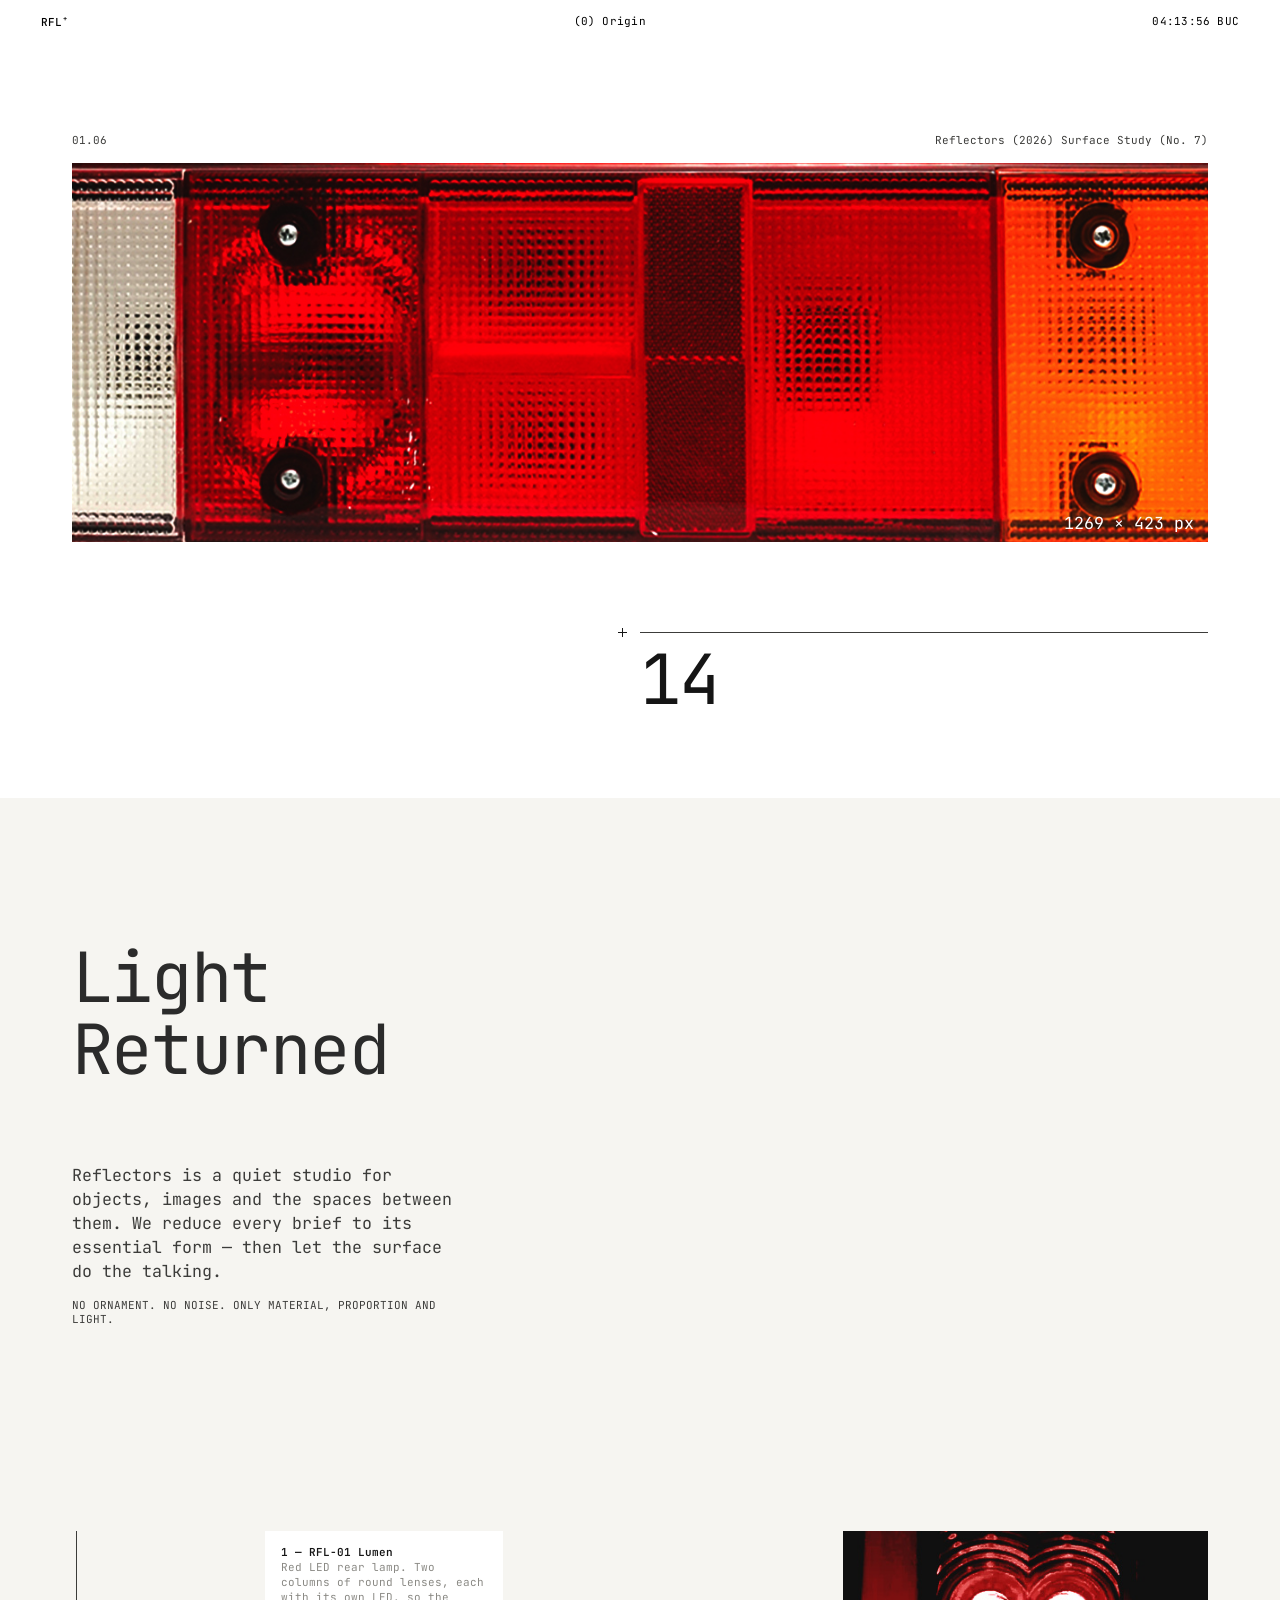
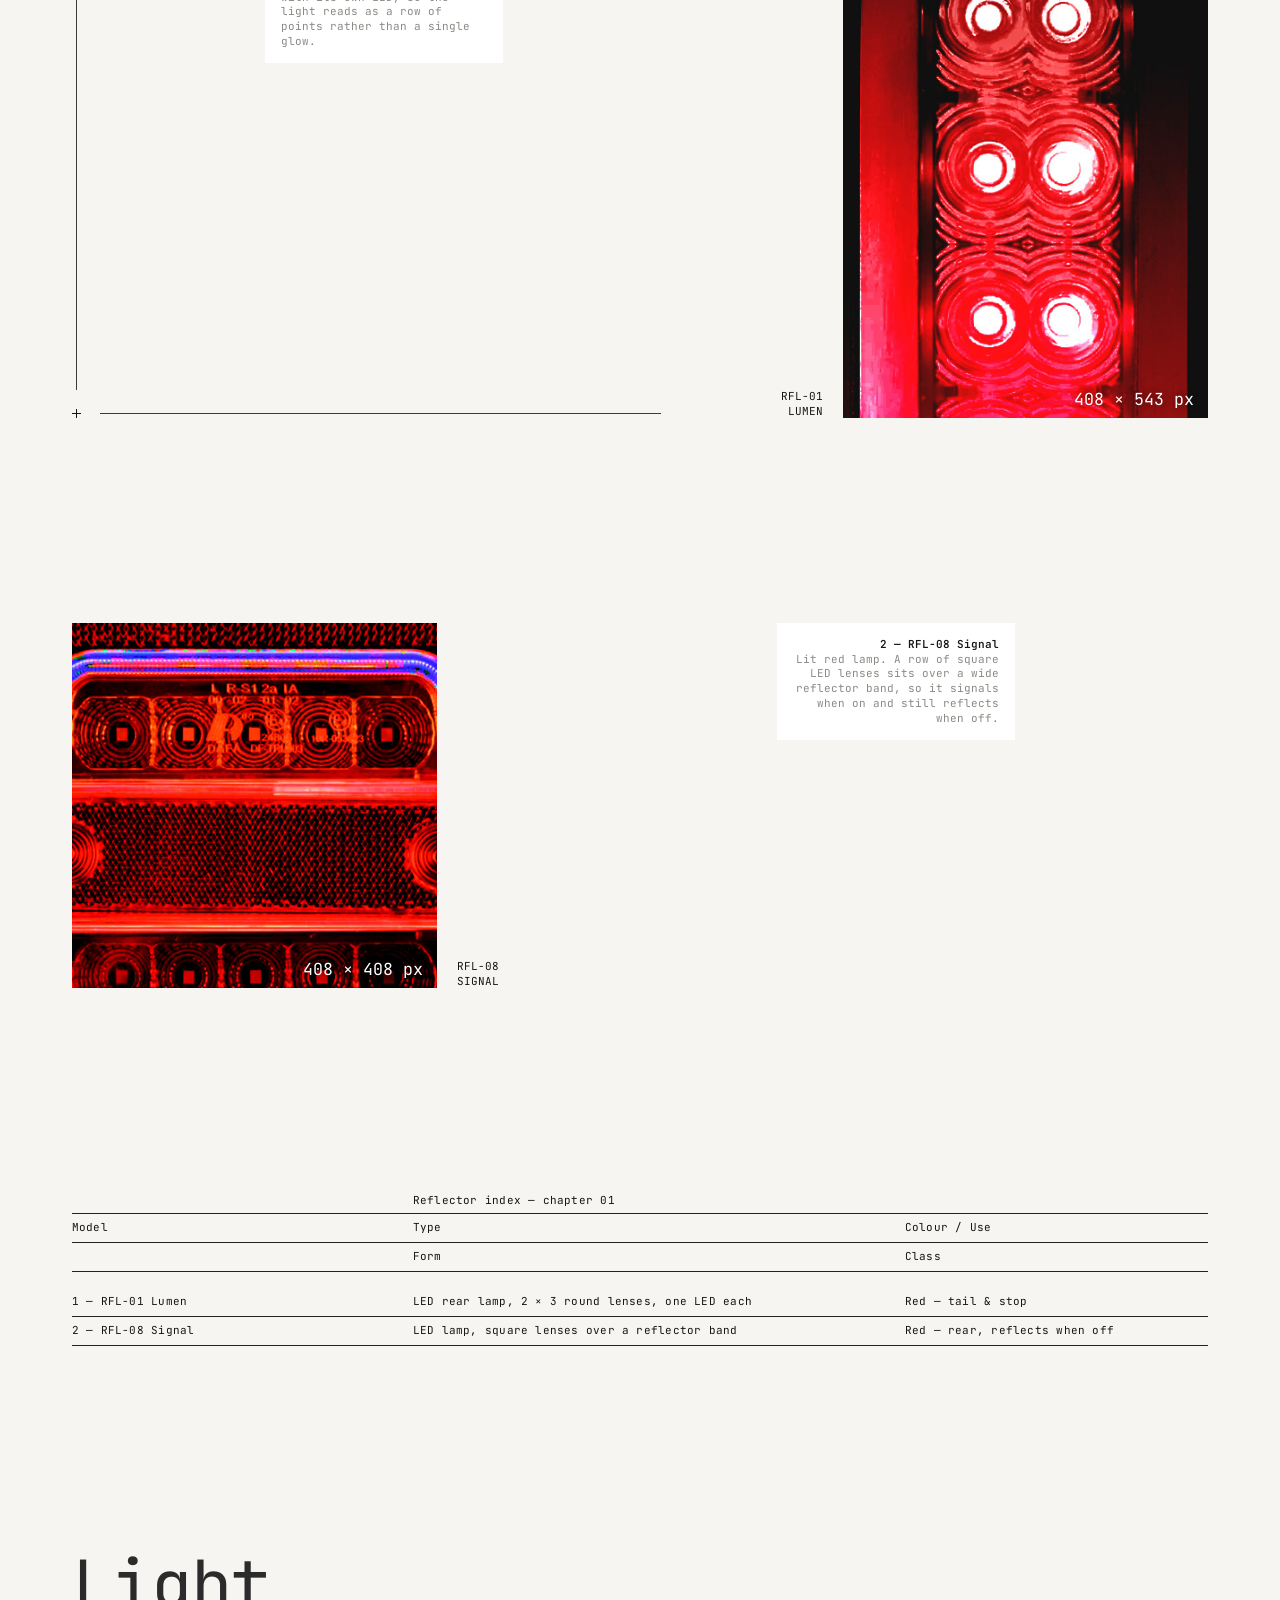
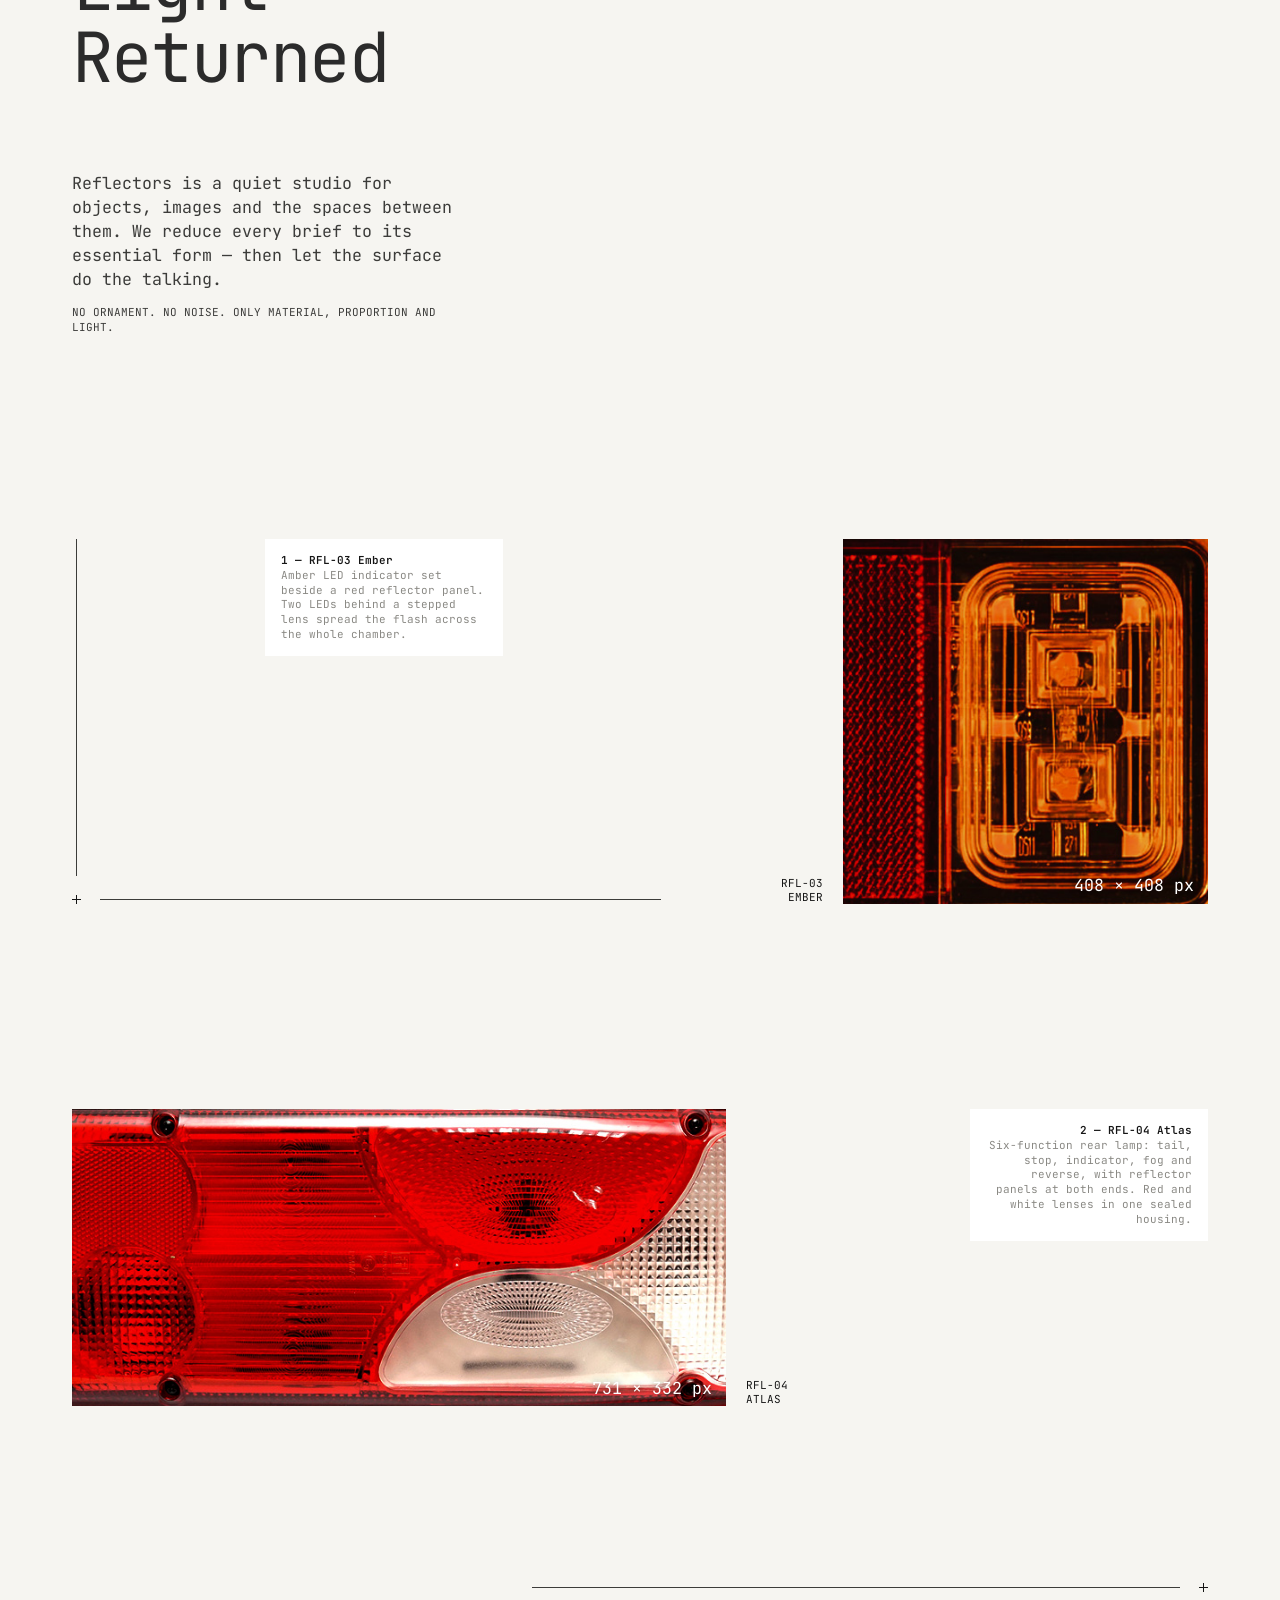
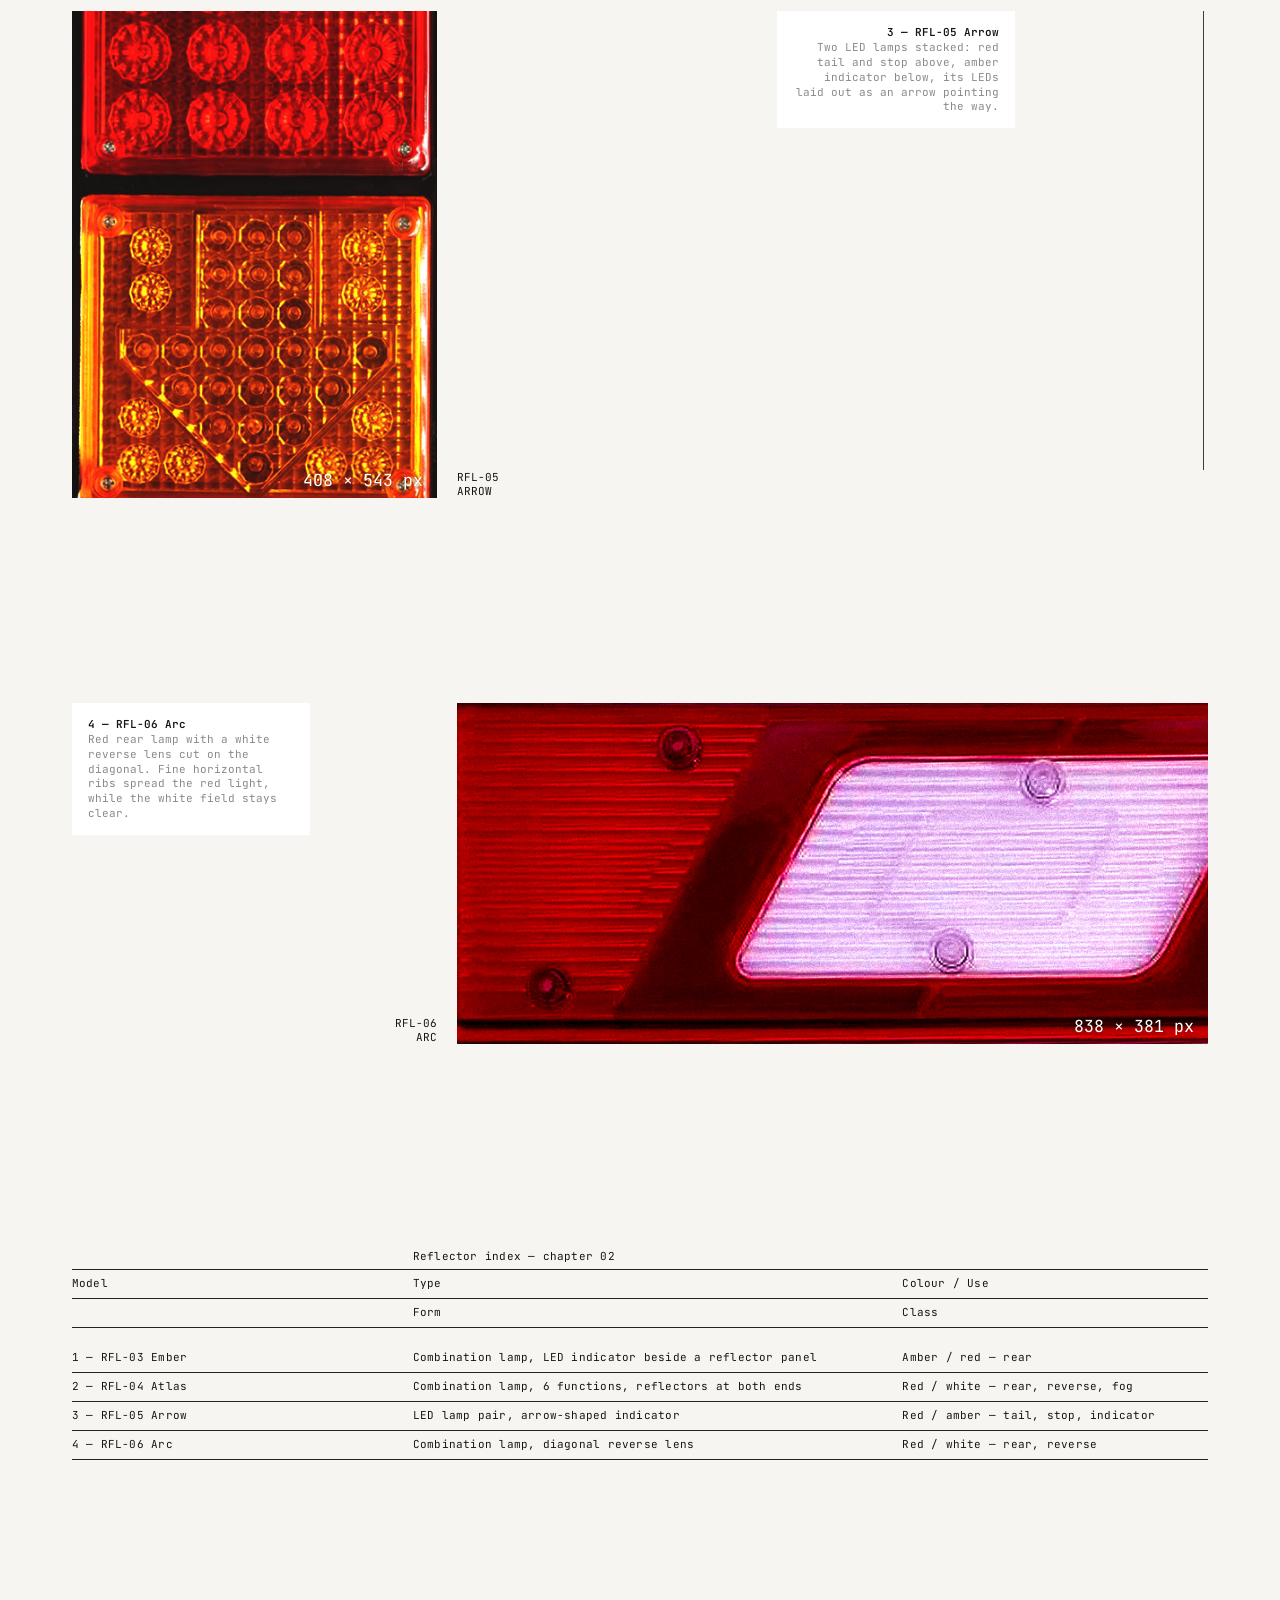
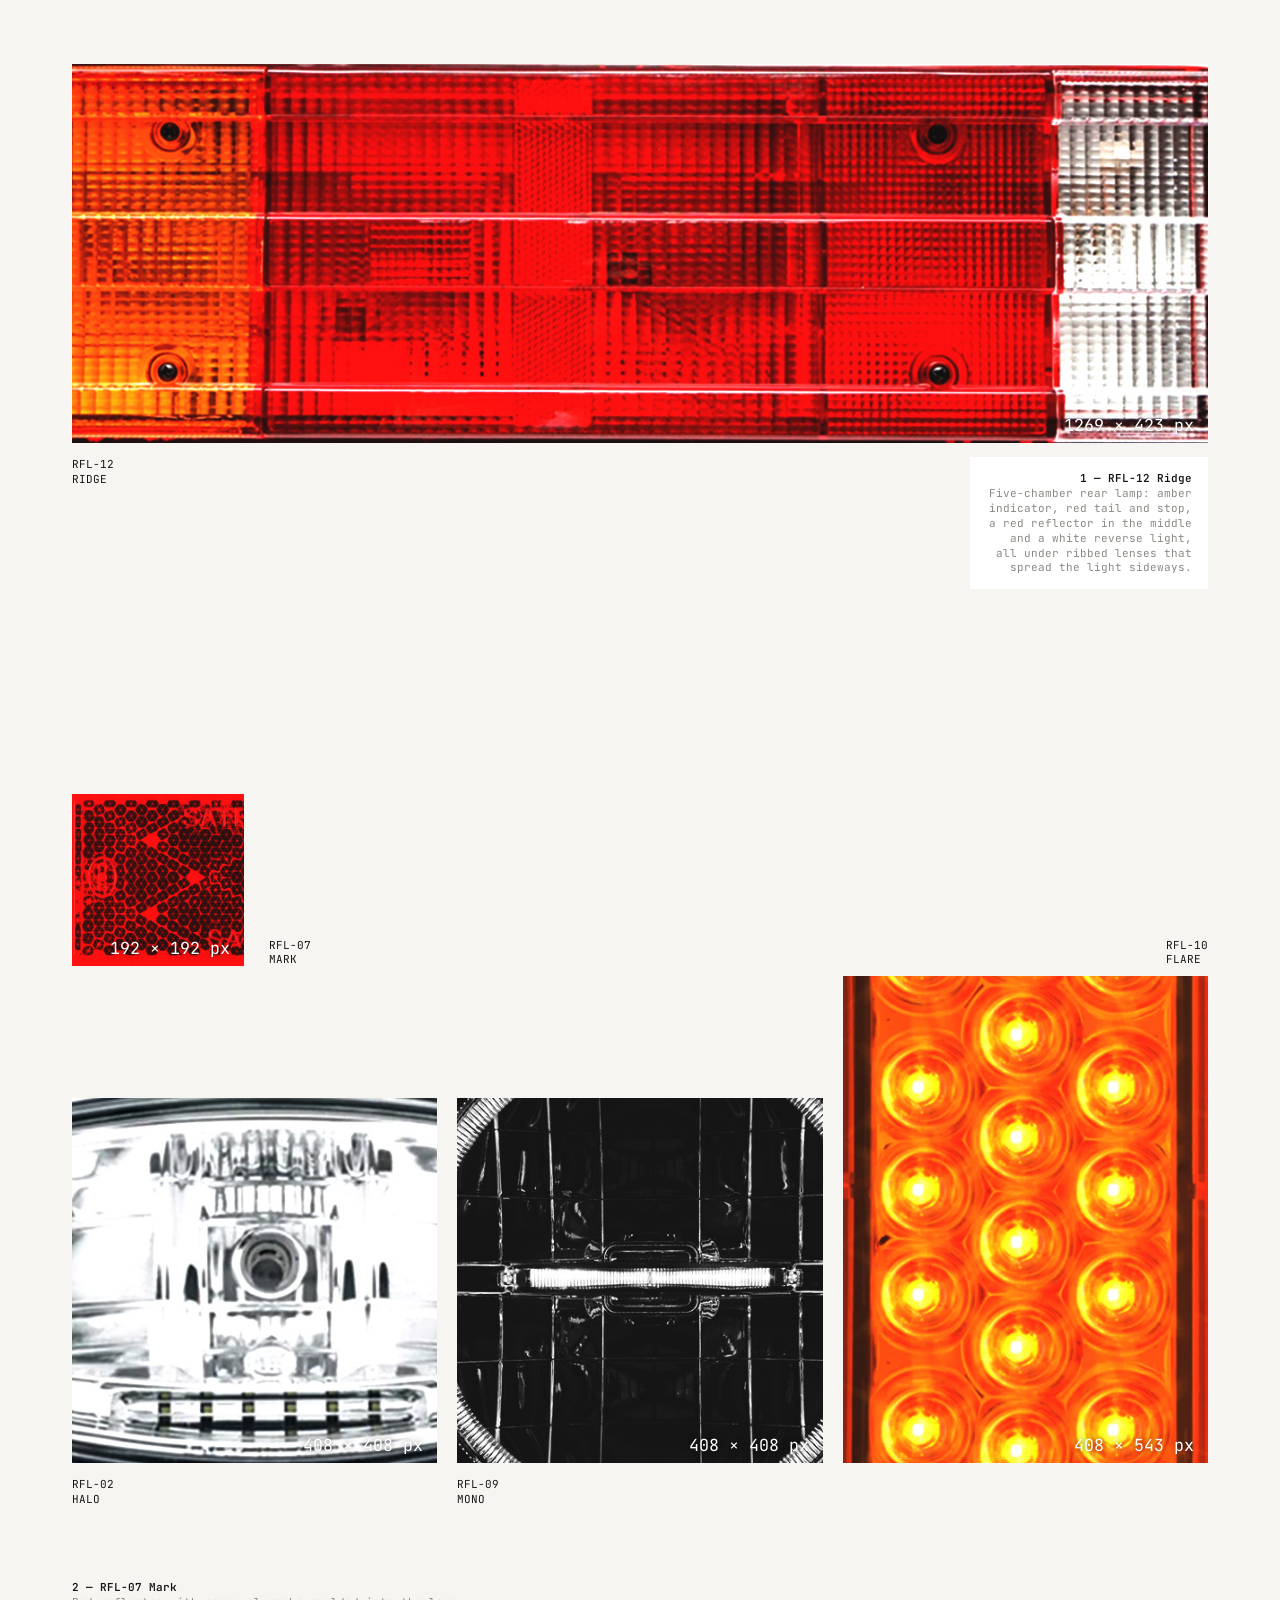
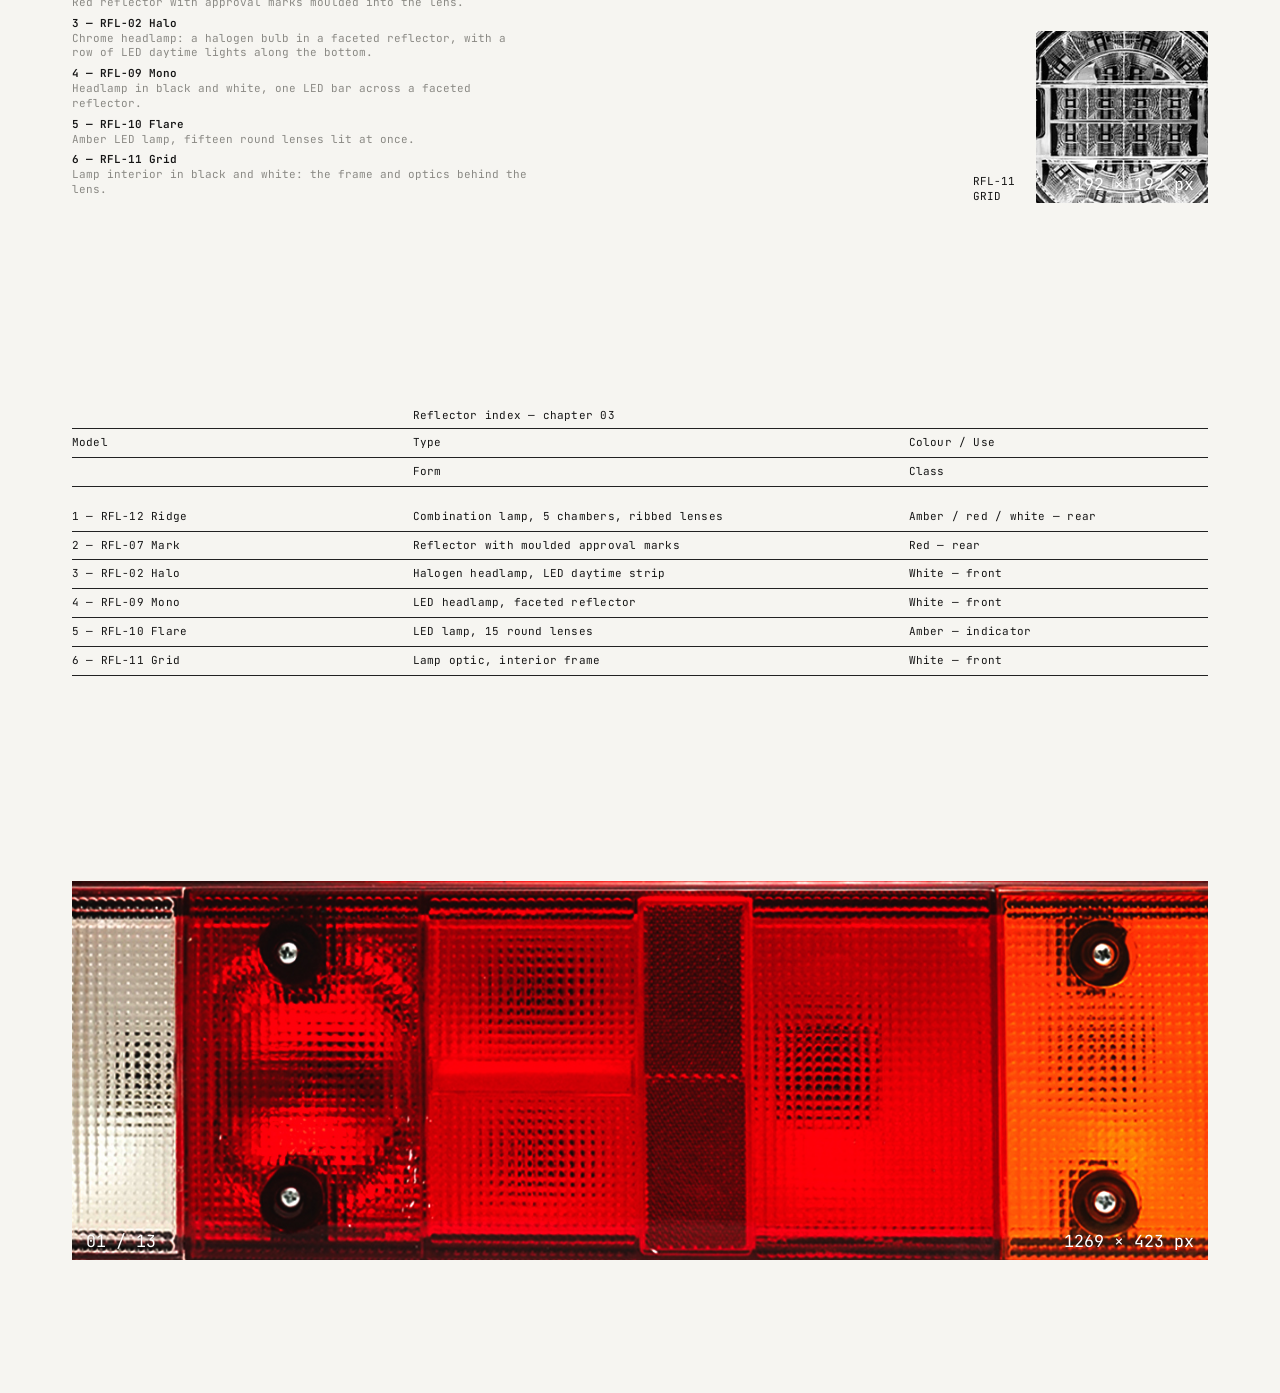
==== commit b104fc15: "Add files via upload" ====
--- a/Reflectors/index.html
+++ b/Reflectors/index.html
@@ -3,81 +3,203 @@
 <head>
 <meta charset="utf-8">
 <meta name="viewport" content="width=device-width, initial-scale=1">
-<title>Foianu — Portfolio</title>
-<meta name="description" content="Web projects by Valentina Foianu.">
+<title>RFL⁺</title>
+<link rel="icon" type="image/jpeg" href="img/192x192_Artboard%206.jpg">
+<link rel="apple-touch-icon" href="img/192x192_Artboard%206.jpg">
+<meta name="description" content="Reflectors — a studio for form, light and objects. Concept page.">
 <link rel="preconnect" href="https://fonts.googleapis.com">
 <link rel="preconnect" href="https://fonts.gstatic.com" crossorigin>
-<link href="https://fonts.googleapis.com/css2?family=JetBrains+Mono:wght@400;500;600&display=swap" rel="stylesheet">
-<style>
-  :root {
-    --bg: #f6f5f1;
-    --ink: #151515;
-    --mute: #8a8984;
-    --line: rgba(21, 21, 21, .22);
-    --fs-s: 11px;
-    --fs-m: clamp(15px, 1.3vw, 19px);
-    --fs-l: clamp(36px, 5.4vw, 84px);
-    --gutter: clamp(16px, 3.2vw, 48px);
-  }
-  *, *::before, *::after { box-sizing: border-box; }
-  body {
-    margin: 0; background: var(--bg); color: var(--ink);
-    font-family: "JetBrains Mono", ui-monospace, monospace; font-size: var(--fs-m); line-height: 1.45;
-    -webkit-font-smoothing: antialiased;
-  }
-  a { color: inherit; text-decoration: none; }
-  .cap { font-size: var(--fs-s); text-transform: uppercase; letter-spacing: .02em; }
-
-  header { display: flex; justify-content: space-between; align-items: baseline; gap: 16px; padding: 14px var(--gutter); }
-  main { padding: 0 var(--gutter) 96px; }
-  h1 { margin: clamp(64px, 10vw, 160px) 0 0; font-weight: 400; font-size: var(--fs-l); line-height: 1.04; letter-spacing: -.02em; }
-  .intro { margin: 24px 0 0; max-width: 38ch; color: var(--mute); }
-
-  /* project list: one row per project */
-  .list { margin: clamp(64px, 10vw, 140px) 0 0; padding: 0; list-style: none; border-top: 1px solid var(--ink); }
-  .row {
-    display: grid; grid-template-columns: 3ch 160px 1fr auto auto; gap: 24px; align-items: center;
-    padding: 14px 0; border-bottom: 1px solid var(--line);
-  }
-  .row img { display: block; width: 160px; aspect-ratio: 3 / 1; object-fit: cover; background: #ddd; }
-  .row h2 { margin: 0; font-weight: 500; font-size: var(--fs-m); }
-  .row p { margin: 2px 0 0; color: var(--mute); font-size: var(--fs-s); }
-  .row a.go { border-bottom: 1px solid currentColor; font-size: var(--fs-s); text-transform: uppercase; }
-  .row a.go:hover { color: #1f3cff; }
-
-  @media (max-width: 640px) {
-    .row { grid-template-columns: 3ch 1fr; row-gap: 10px; }
-    .row img { grid-column: 2; width: 100%; }
-    .row .title { grid-column: 2; }
-    .row a.go { grid-column: 2; justify-self: start; }
-  }
-</style>
+<link href="https://fonts.googleapis.com/css2?family=JetBrains+Mono:wght@300;400;500;600;700&family=Big+Shoulders+Display:wght@800&display=swap" rel="stylesheet">
+<link rel="stylesheet" href="css/styles.css">
 </head>
 <body>
 
-<header class="cap">
-  <span>Foianu</span>
-  <span>Portfolio</span>
+
+<!-- NAV -->
+<header class="nav mono">
+  <a href="#top" class="nav__mark">RFL<sup>+</sup></a>
+  <nav>
+    <a href="#top">(0) Origin</a>
+  </nav>
+  <span class="nav__clock" id="clock">00:00:00</span>
 </header>
 
-<main>
-  <h1>Web<br>Projects</h1>
-  <p class="intro">Concept sites and experiments. Each project opens as a live site, with its code on GitHub.</p>
-
-  <!-- To add a project: copy one <li> block, change the number, image, name and the two links. -->
-  <ol class="list">
-    <li class="row">
-      <span class="cap">01</span>
-      <img src="https://foianu.github.io/Reflectors/img/Artboard%201.jpg" alt="Reflectors preview">
-      <div class="title">
-        <h2>Reflectors</h2>
-        <p>Catalogue of rear lamps and reflectors, 2026</p>
-      </div>
-      <a class="go" href="https://foianu.github.io/Reflectors/">Site ↗</a>
-      <a class="go" href="https://github.com/Foianu/Foianu.github.io/tree/main/Reflectors">Code ↗</a>
-    </li>
-  </ol>
+<main id="top">
+  <section class="sheet" id="manifesto">
+
+    <!-- lead -->
+    <div class="top">
+    <div class="meta">
+      <span>01.06</span>
+      <span>Reflectors (2026) Surface Study (No. 7)</span>
+    </div>
+    <figure class="lead reveal"><img draggable="false" src="img/Artboard%201.jpg" alt="Five-chamber rear lamp: white, red and amber lenses with a central red reflector"><span class="dim">1269 × 423 px</span></figure>
+
+    <div class="count reveal">
+      <span class="rule"><i class="plus"></i></span>
+      <span class="num" data-count="photos">0</span>
+    </div>
+    </div>
+
+    <!-- chapter 01 -->
+    <div class="intro reveal">
+      <h2 class="intro__title">Light<br>Returned</h2>
+      <div class="intro__text">
+        <p>Reflectors is a quiet studio for objects, images and the spaces between them. We reduce every brief to its essential form — then let the surface do the talking.</p>
+        <p class="cap">No ornament. No noise. Only material, proportion and light.</p>
+      </div>
+    </div>
+
+    <article class="block block--corner-l reveal">
+      <span class="corner corner--bl" aria-hidden="true"><i class="plus"></i></span>
+      <div class="block__text text-l">
+        <p class="desc"><b>1 — RFL-01 Lumen</b><span>Red LED rear lamp. Two columns of round lenses, each with its own LED, so the light reads as a row of points rather than a single glow.</span></p>
+        <p class="cap">RFL-01<br>Lumen</p>
+      </div>
+      <figure class="ph ph--full block__img ratio-34"><img draggable="false" src="img/408x543_Artboard%202.jpg" alt="Red LED lamp, rows of round lenses lit from behind"><span class="dim">408 × 543 px</span></figure>
+    </article>
+
+    <article class="block block--img-l reveal">
+      <figure class="ph ph--full block__img ratio-11"><img draggable="false" src="img/408x408_Artboard%203.jpg" alt="Red lamp lit, a row of square LED lenses over a reflector band"><span class="dim">408 × 408 px</span></figure>
+      <div class="block__text text-r">
+        <p class="desc"><b>2 — RFL-08 Signal</b><span>Lit red lamp. A row of square LED lenses sits over a wide reflector band, so it signals when on and still reflects when off.</span></p>
+        <p class="cap">RFL-08<br>Signal</p>
+      </div>
+    </article>
+
+    <div class="table reveal">
+      <table class="contract mono">
+        <caption>Reflector index — chapter 01</caption>
+        <tr><th>Model</th><td>Type</td><td>Colour / Use</td></tr>
+        <tr><th></th><td>Form</td><td>Class</td></tr>
+        <tr class="gap"><th>1 — RFL-01 Lumen</th><td>LED rear lamp, 2 × 3 round lenses, one LED each</td><td>Red — tail &amp; stop</td></tr>
+        <tr><th>2 — RFL-08 Signal</th><td>LED lamp, square lenses over a reflector band</td><td>Red — rear, reflects when off</td></tr>
+      </table>
+    </div>
+
+    <!-- chapter 02 -->
+    <div class="intro reveal">
+      <h2 class="intro__title">Light<br>Returned</h2>
+      <div class="intro__text">
+        <p>Reflectors is a quiet studio for objects, images and the spaces between them. We reduce every brief to its essential form — then let the surface do the talking.</p>
+        <p class="cap">No ornament. No noise. Only material, proportion and light.</p>
+      </div>
+    </div>
+
+    <article class="block block--corner-l block--square reveal">
+      <span class="corner corner--bl" aria-hidden="true"><i class="plus"></i></span>
+      <div class="block__text text-l">
+        <p class="desc"><b>1 — RFL-03 Ember</b><span>Amber LED indicator set beside a red reflector panel. Two LEDs behind a stepped lens spread the flash across the whole chamber.</span></p>
+        <p class="cap">RFL-03<br>Ember</p>
+      </div>
+      <figure class="ph ph--full block__img ratio-11"><img draggable="false" src="img/408x408_Artboard%204.jpg" alt="Amber LED chamber beside a red reflector, close-up"><span class="dim">408 × 408 px</span></figure>
+    </article>
+
+    <article class="block block--wide-l reveal">
+      <figure class="ph ph--full block__img ratio-wide"><img draggable="false" src="img/731x332_Artboard%204.jpg" alt="Red and white six-function rear lamp"><span class="dim">731 × 332 px</span></figure>
+      <div class="block__text text-r">
+        <p class="desc"><b>2 — RFL-04 Atlas</b><span>Six-function rear lamp: tail, stop, indicator, fog and reverse, with reflector panels at both ends. Red and white lenses in one sealed housing.</span></p>
+        <p class="cap">RFL-04<br>Atlas</p>
+      </div>
+    </article>
+
+    <article class="block block--corner-r reveal">
+      <span class="corner corner--tr" aria-hidden="true"><i class="plus"></i></span>
+      <figure class="ph ph--full block__img ratio-34"><img draggable="false" src="img/408x543_Artboard%204.jpg" alt="Red and amber LED lamps stacked, amber LEDs laid out as an arrow"><span class="dim">408 × 543 px</span></figure>
+      <div class="block__text text-r">
+        <p class="desc"><b>3 — RFL-05 Arrow</b><span>Two LED lamps stacked: red tail and stop above, amber indicator below, its LEDs laid out as an arrow pointing the way.</span></p>
+        <p class="cap">RFL-05<br>Arrow</p>
+      </div>
+    </article>
+
+    <article class="block block--wide-r reveal">
+      <div class="block__text text-l">
+        <p class="desc"><b>4 — RFL-06 Arc</b><span>Red rear lamp with a white reverse lens cut on the diagonal. Fine horizontal ribs spread the red light, while the white field stays clear.</span></p>
+        <p class="cap">RFL-06<br>Arc</p>
+      </div>
+      <figure class="ph ph--full block__img ratio-wide"><img draggable="false" src="img/838x381_Artboard%201%20-%20noise.jpg" alt="Red rear lamp with a white diagonal reverse lens"><span class="dim">838 × 381 px</span></figure>
+    </article>
+
+    <div class="table reveal">
+      <table class="contract mono">
+        <caption>Reflector index — chapter 02</caption>
+        <tr><th>Model</th><td>Type</td><td>Colour / Use</td></tr>
+        <tr><th></th><td>Form</td><td>Class</td></tr>
+        <tr class="gap"><th>1 — RFL-03 Ember</th><td>Combination lamp, LED indicator beside a reflector panel</td><td>Amber / red — rear</td></tr>
+        <tr><th>2 — RFL-04 Atlas</th><td>Combination lamp, 6 functions, reflectors at both ends</td><td>Red / white — rear, reverse, fog</td></tr>
+        <tr><th>3 — RFL-05 Arrow</th><td>LED lamp pair, arrow-shaped indicator</td><td>Red / amber — tail, stop, indicator</td></tr>
+        <tr><th>4 — RFL-06 Arc</th><td>Combination lamp, diagonal reverse lens</td><td>Red / white — rear, reverse</td></tr>
+      </table>
+    </div>
+
+    <!-- second lead strip, same frame as the top one -->
+    <div class="strip reveal">
+      <figure class="lead"><img draggable="false" src="img/Artboard%203.jpg" alt="RFL-12 Ridge, five-chamber rear lamp: amber, red and white lenses with ribbed covers"><span class="dim">1269 × 423 px</span></figure>
+      <div class="strip__text">
+        <p class="cap">RFL-12<br>Ridge</p>
+        <p class="desc"><b>1 — RFL-12 Ridge</b><span>Five-chamber rear lamp: amber indicator, red tail and stop, a red reflector in the middle and a white reverse light, all under ribbed lenses that spread the light sideways.</span></p>
+      </div>
+    </div>
+
+    <!-- gallery -->
+    <article class="gallery reveal">
+      <figure class="ph ph--full g1 ratio-11"><img draggable="false" src="img/192x192_Artboard%205.jpg" alt="Red reflector with moulded lettering"><span class="dim">192 × 192 px</span></figure>
+      <p class="cap g1c">RFL-07<br>Mark</p>
+      <p class="cap g0c">RFL-10<br>Flare</p>
+      <figure class="ph ph--full g2 ratio-11"><img draggable="false" src="img/408x408_Artboard%206.jpg" alt="Chrome headlamp with halogen bulb and LED daytime strip"><span class="dim">408 × 408 px</span></figure>
+      <p class="cap g2c">RFL-02<br>Halo</p>
+      <figure class="ph ph--full g3 ratio-11"><img draggable="false" src="img/408x408_Artboard%205.jpg" alt="Black and white headlamp with a lit LED bar"><span class="dim">408 × 408 px</span></figure>
+      <p class="cap g3c">RFL-09<br>Mono</p>
+      <figure class="ph ph--full g4 ratio-34"><img draggable="false" src="img/408x543_Artboard%203.jpg" alt="Amber LED lamp, round lenses lit"><span class="dim">408 × 543 px</span></figure>
+      <ol class="legend">
+        <li><b>2 — RFL-07 Mark</b><span>Red reflector with approval marks moulded into the lens.</span></li>
+        <li><b>3 — RFL-02 Halo</b><span>Chrome headlamp: a halogen bulb in a faceted reflector, with a row of LED daytime lights along the bottom.</span></li>
+        <li><b>4 — RFL-09 Mono</b><span>Headlamp in black and white, one LED bar across a faceted reflector.</span></li>
+        <li><b>5 — RFL-10 Flare</b><span>Amber LED lamp, fifteen round lenses lit at once.</span></li>
+        <li><b>6 — RFL-11 Grid</b><span>Lamp interior in black and white: the frame and optics behind the lens.</span></li>
+      </ol>
+      <p class="cap g5c">RFL-11<br>Grid</p>
+      <figure class="ph ph--full g5 ratio-11"><img draggable="false" src="img/192x192_Artboard%206.jpg" alt="Black and white lamp interior, close-up"><span class="dim">192 × 192 px</span></figure>
+    </article>
+
+    <div class="table reveal">
+      <table class="contract mono">
+        <caption>Reflector index — chapter 03</caption>
+        <tr><th>Model</th><td>Type</td><td>Colour / Use</td></tr>
+        <tr><th></th><td>Form</td><td>Class</td></tr>
+        <tr class="gap"><th>1 — RFL-12 Ridge</th><td>Combination lamp, 5 chambers, ribbed lenses</td><td>Amber / red / white — rear</td></tr>
+        <tr><th>2 — RFL-07 Mark</th><td>Reflector with moulded approval marks</td><td>Red — rear</td></tr>
+        <tr><th>3 — RFL-02 Halo</th><td>Halogen headlamp, LED daytime strip</td><td>White — front</td></tr>
+        <tr><th>4 — RFL-09 Mono</th><td>LED headlamp, faceted reflector</td><td>White — front</td></tr>
+        <tr><th>5 — RFL-10 Flare</th><td>LED lamp, 15 round lenses</td><td>Amber — indicator</td></tr>
+        <tr><th>6 — RFL-11 Grid</th><td>Lamp optic, interior frame</td><td>White — front</td></tr>
+      </table>
+    </div>
+
+    <!-- closing strip: auto slideshow of the Artboard photos -->
+    <div class="strip reveal">
+      <figure class="lead slides" aria-roledescription="carousel" aria-label="Reflector details, changes every few seconds">
+        <img class="slide is-on" draggable="false" src="img/Artboard%201.jpg" alt="Reflector detail 1 of 13">
+        <img class="slide" draggable="false" loading="lazy" src="img/Artboard%202.jpg" alt="Reflector detail 2 of 13">
+        <img class="slide" draggable="false" loading="lazy" src="img/Artboard%203.jpg" alt="Reflector detail 3 of 13">
+        <img class="slide" draggable="false" loading="lazy" src="img/Artboard%204.jpg" alt="Reflector detail 4 of 13">
+        <img class="slide" draggable="false" loading="lazy" src="img/Artboard%205.jpg" alt="Reflector detail 5 of 13">
+        <img class="slide" draggable="false" loading="lazy" src="img/Artboard%206.jpg" alt="Reflector detail 6 of 13">
+        <img class="slide" draggable="false" loading="lazy" src="img/Artboard%207.jpg" alt="Reflector detail 7 of 13">
+        <img class="slide" draggable="false" loading="lazy" src="img/Artboard%209.jpg" alt="Reflector detail 8 of 13">
+        <img class="slide" draggable="false" loading="lazy" src="img/Artboard%2010.jpg" alt="Reflector detail 9 of 13">
+        <img class="slide" draggable="false" loading="lazy" src="img/Artboard%2011.jpg" alt="Reflector detail 10 of 13">
+        <img class="slide" draggable="false" loading="lazy" src="img/Artboard%2012.jpg" alt="Reflector detail 11 of 13">
+        <img class="slide" draggable="false" loading="lazy" src="img/Artboard%2013.jpg" alt="Reflector detail 12 of 13">
+        <img class="slide" draggable="false" loading="lazy" src="img/Artboard%2016.jpg" alt="Reflector detail 13 of 13">
+        <span class="slides__no">01 / 13</span>
+        <span class="dim">1269 × 423 px</span>
+      </figure>
+    </div>
+
+  </section>
 </main>
 
+<script src="js/main.js"></script>
 </body>
 </html>
--- a/Reflectors/css/styles.css
+++ b/Reflectors/css/styles.css
@@ -0,0 +1,247 @@
+/* ============================================================
+   REFLECTORS — concept
+   Paper · Ink · Grey plates
+   ============================================================ */
+
+:root {
+  --bg: #f6f5f1;
+  --ink: #151515;
+  --ink-2: #3c3c3a;
+  --mute: #8a8984;
+  --line: rgba(21, 21, 21, .22);
+  --plate: #c9c8c4;
+  --blue: #1f3cff;
+
+  --mono: "JetBrains Mono", ui-monospace, monospace;
+
+  /* three text sizes for the whole page */
+  --fs-s: 11px;
+  --fs-m: clamp(15px, 1.3vw, 19px);
+  --fs-l: clamp(36px, 5.4vw, 84px);
+
+  /* section rhythm + grid */
+  --space: clamp(112px, 16vw, 260px);
+  --col-gap: clamp(10px, 1.6vw, 24px);
+
+
+  --gutter: clamp(16px, 3.2vw, 48px);
+  --ease: cubic-bezier(.2, .7, .1, 1);
+}
+
+*, *::before, *::after { box-sizing: border-box; }
+html { scroll-behavior: smooth; }
+body {
+  margin: 0;
+  background: var(--bg);
+  color: var(--ink);
+  font-family: var(--mono);
+  font-size: var(--fs-m);
+  line-height: 1.45;
+  -webkit-font-smoothing: antialiased;
+  overflow-x: hidden;
+}
+a { color: inherit; text-decoration: none; }
+p, h1, h2, h3, dl, dd, ul, ol, figure { margin: 0; padding: 0; }
+ul, ol { list-style: none; }
+
+.mono { font-family: var(--mono); font-size: var(--fs-s); letter-spacing: .02em; text-transform: uppercase; }
+.cap { font-size: var(--fs-s); text-transform: uppercase; line-height: 1.3; }
+
+
+/* ---------- NAV ---------- */
+.nav {
+  position: fixed; top: 0; left: 0; right: 0; z-index: 80;
+  display: flex; align-items: center; justify-content: space-between; gap: 24px;
+  padding: 14px var(--gutter);
+  mix-blend-mode: difference; color: #fff;
+}
+.nav nav { display: flex; gap: clamp(12px, 2vw, 28px); text-transform: none; }
+.nav a { position: relative; }
+.nav nav a::after {
+  content: ""; position: absolute; left: 0; right: 100%; bottom: -3px; height: 1px; background: currentColor;
+  transition: right .4s var(--ease);
+}
+.nav nav a:hover::after { right: 0; }
+.nav__mark { font-weight: 500; }
+.nav__mark sup { font-size: 7px; }
+.nav__clock { font-variant-numeric: tabular-nums; }
+
+/* ---------- SHEET ---------- */
+.sheet {
+  margin: clamp(48px, 8vw, 120px) var(--gutter);
+  padding: clamp(18px, 2.4vw, 32px);
+}
+/* top section on white, full width */
+.top { position: relative; padding-bottom: 24px; }
+.top::before {
+  content: ""; position: absolute; z-index: -1; top: -100vh; bottom: -60px;
+  left: calc(-1 * (var(--gutter) + clamp(18px, 2.4vw, 32px))); right: calc(-1 * (var(--gutter) + clamp(18px, 2.4vw, 32px)));
+  background: #fff;
+}
+.meta { display: flex; justify-content: space-between; gap: 16px; font-size: var(--fs-s); color: var(--ink-2); }
+
+/* lead strip */
+.lead { margin-top: 14px; aspect-ratio: 3 / 1; overflow: hidden; background: var(--plate); }
+.lead img { display: block; width: 100%; height: 100%; object-fit: cover; }
+/* strip with its name under the photo (left) and description (right) */
+.strip { margin-top: var(--space); }
+.strip .lead { margin-top: 0; }
+.strip__text { display: flex; justify-content: space-between; align-items: flex-start; gap: 24px; margin-top: 14px; }
+.strip__text .desc { text-align: right; }
+
+/* "+" registration mark */
+.plus { position: absolute; width: 9px; height: 9px; }
+.plus::before, .plus::after { content: ""; position: absolute; background: var(--ink); }
+.plus::before { left: 4px; top: 0; width: 1px; height: 9px; }
+.plus::after { top: 4px; left: 0; width: 9px; height: 1px; }
+
+/* counter */
+.count { width: 50%; margin: clamp(48px, 7vw, 112px) 0 0 auto; }
+.count .rule { position: relative; display: block; height: 1px; background: var(--ink-2); }
+.count .rule .plus { left: -22px; top: -4px; }
+.count .num { display: block; margin-top: 12px; font-size: var(--fs-l); line-height: 1; letter-spacing: -.03em; font-variant-numeric: tabular-nums; }
+
+/* intro */
+.intro { display: grid; grid-template-columns: 1fr 1fr; column-gap: var(--col-gap); margin-top: var(--space); }
+.intro__title { font-weight: 400; font-size: var(--fs-l); line-height: 1.04; letter-spacing: -.02em; color: #2b2b2b; }
+.intro__text { grid-column: 1; max-width: 38ch; margin-top: clamp(40px, 6vw, 96px); display: grid; gap: 14px; color: var(--ink-2); }
+
+/* ---------- photo plates (grey ground, object contained) ---------- */
+.ph { margin: 0; background: var(--plate); overflow: hidden; }
+.ph img { display: block; width: 100%; height: 100%; object-fit: contain; padding: 14%; mix-blend-mode: multiply; }
+.ph--full img { object-fit: cover; padding: 0; mix-blend-mode: normal; }
+.ratio-11 { aspect-ratio: 1; }
+.ratio-34 { aspect-ratio: 3 / 4; }
+.ratio-wide { aspect-ratio: 2.2 / 1; }
+
+/* legend list */
+.legend { font-size: var(--fs-s); line-height: 1.35; }
+.legend li { display: flex; flex-direction: column; margin-bottom: 6px; }
+.legend b { font-weight: 600; }
+.legend span { color: var(--mute); }
+.desc { display: flex; flex-direction: column; max-width: 34ch; padding: 14px 16px; background: #fff; font-size: var(--fs-s); line-height: 1.35; }
+.desc b { font-weight: 600; }
+.desc span { color: var(--mute); }
+
+/* ---------- blocks ---------- */
+.block {
+  position: relative; margin-top: var(--space);
+  display: grid; grid-template-columns: repeat(12, 1fr); grid-template-rows: auto 1fr;
+  column-gap: var(--col-gap);
+}
+
+/* text beside each photo, aligned to its top and bottom edge:
+   description top-right, lamp name bottom-left */
+.block__text {
+  grid-row: 1 / 3; display: flex; flex-direction: column; justify-content: space-between; gap: 24px;
+  padding: 0 0 0 20px;
+}
+.block__text .desc { align-self: flex-end; text-align: right; }
+.block__text .cap { align-self: flex-start; }
+/* text starts right at the photo edge, across the column gap */
+.text-r { margin-left: calc(-1 * var(--col-gap)); }
+.text-l { margin-right: calc(-1 * var(--col-gap)); padding: 0 20px 0 0; }
+/* mirrored when the photo is on the right: name sits against the photo, description on the far side */
+.text-l .desc { align-self: flex-start; text-align: left; }
+.text-l .cap { align-self: flex-end; text-align: right; }
+
+/* corner marks: two hairlines meeting at a "+" (decoration, sits behind the text) */
+.corner { position: relative; pointer-events: none; }
+.corner::before, .corner::after { content: ""; position: absolute; background: var(--ink-2); }
+.corner--bl { grid-column: 1 / 8; grid-row: 1 / 3; }
+.corner--bl::before { left: 4px; top: 0; bottom: 28px; width: 1px; }        /* vertical */
+.corner--bl::after  { left: 28px; right: 10%; bottom: 4px; height: 1px; }   /* horizontal */
+.corner--bl .plus   { left: 0; bottom: 0; }
+.corner--tr { grid-column: 5 / 13; grid-row: 1 / 3; top: -28px; }   /* lifted so the line clears the text */
+.corner--tr::before { left: 10%; right: 28px; top: 4px; height: 1px; }      /* horizontal */
+.corner--tr::after  { right: 4px; top: 28px; bottom: 0; width: 1px; }       /* vertical */
+.corner--tr .plus   { right: 0; top: 0; }
+
+/* A / C — photo right */
+.block--corner-l .block__img  { grid-column: 9 / 13; grid-row: 1 / 3; }
+.block--corner-l .block__text { grid-column: 3 / 9; }
+
+/* B — photo left */
+.block--img-l .block__img  { grid-column: 1 / 5; grid-row: 1 / 3; }
+.block--img-l .block__text { grid-column: 5 / 11; }
+
+/* D — wide photo left */
+.block--wide-l .block__img  { grid-column: 1 / 8; grid-row: 1 / 3; }
+.block--wide-l .block__text { grid-column: 8 / 13; }
+
+/* E — photo left */
+.block--corner-r .block__img  { grid-column: 1 / 5; grid-row: 1 / 3; }
+.block--corner-r .block__text { grid-column: 5 / 11; }
+
+/* F — wide photo right */
+.block--wide-r .block__text { grid-column: 1 / 5; }
+.block--wide-r .block__img  { grid-column: 5 / 13; grid-row: 1 / 3; }
+
+/* ---------- table ---------- */
+.table { margin-top: var(--space); }
+.contract { width: 100%; border-collapse: collapse; text-transform: none; font-size: var(--fs-s); }
+.contract caption { text-align: left; padding: 0 0 4px 30%; border-bottom: 1px solid #222; }
+.contract th, .contract td { text-align: left; font-weight: 400; padding: 6px 0; border-bottom: 1px solid #222; }
+.contract th { width: 30%; }
+.contract tr.gap th, .contract tr.gap td { padding-top: 22px; }
+
+/* ---------- gallery ---------- */
+.gallery {
+  margin-top: var(--space);
+  display: grid; grid-template-columns: repeat(12, 1fr);
+  column-gap: var(--col-gap); row-gap: 10px; align-items: end;
+}
+.g1  { grid-column: 1 / 3;  grid-row: 1; }
+.g1c { grid-column: 3 / 5;  grid-row: 1; padding-left: 4px; }
+.g0c { grid-column: 12 / 13; grid-row: 1; justify-self: end; }
+.g2  { grid-column: 1 / 5;  grid-row: 2; margin-top: clamp(28px, 4vw, 64px); }
+.g3  { grid-column: 5 / 9;  grid-row: 2; }
+.g4  { grid-column: 9 / 13; grid-row: 2; }
+.g2c { grid-column: 1 / 3;  grid-row: 3; align-self: start; padding-top: 4px; }
+.g3c { grid-column: 5 / 7;  grid-row: 3; align-self: start; padding-top: 4px; }
+.gallery .legend { grid-column: 1 / 6; grid-row: 4; margin-top: clamp(32px, 5vw, 72px); }
+.g5c { grid-column: 9 / 11; grid-row: 4; justify-self: end; }
+.g5  { grid-column: 11 / 13; grid-row: 4; margin-top: clamp(32px, 5vw, 72px); }
+
+/* ---------- photo protection: no drag, no long-press menu, a clear layer catches right-click ---------- */
+.lead, .ph { position: relative; }
+.lead img, .ph img {
+  pointer-events: none; user-select: none; -webkit-user-select: none;
+  -webkit-user-drag: none; -webkit-touch-callout: none;
+}
+.lead::after, .ph::after { content: ""; position: absolute; inset: 0; }
+/* frame size label, bottom-right over every photo */
+/* slideshow: photos stacked, one visible at a time, cross-fading */
+.slides .slide { position: absolute; inset: 0; opacity: 0; transition: opacity 1.2s var(--ease); }
+.slides .slide.is-on { opacity: 1; }
+.slides__no { position: absolute; left: 14px; bottom: 10px; z-index: 2; color: #fff; font-size: var(--fs-m); line-height: 1; text-shadow: 0 0 6px rgba(0, 0, 0, .55); font-variant-numeric: tabular-nums; pointer-events: none; }
+.dim { position: absolute; right: 14px; bottom: 10px; z-index: 2; color: #fff; font-size: var(--fs-m); line-height: 1; text-shadow: 0 0 6px rgba(0, 0, 0, .55); pointer-events: none; }
+
+/* ---------- reveal ---------- */
+.reveal { opacity: 0; transform: translateY(28px); transition: opacity 1.1s var(--ease), transform 1.1s var(--ease); }
+.reveal.in { opacity: 1; transform: none; }
+
+/* ---------- responsive ---------- */
+@media (max-width: 900px) {
+  .nav nav { display: none; }
+}
+@media (max-width: 700px) {
+  .count { width: 70%; }
+  .intro { grid-template-columns: 1fr; }
+  .block { display: flex; flex-direction: column; gap: 14px; }
+  .block__text { margin: 0; padding: 0; gap: 32px; }
+  .block .corner { display: none; }
+  .gallery { grid-template-columns: 1fr 1fr; }
+  .gallery > * { grid-column: auto !important; grid-row: auto !important; margin-top: 0 !important; justify-self: start !important; }
+  .meta { flex-direction: column; }
+  .contract { table-layout: fixed; }
+  .contract th { width: 26%; }
+  .contract td { overflow-wrap: anywhere; padding-right: 6px; }
+  .contract caption { padding-left: 26%; }
+}
+
+@media (prefers-reduced-motion: reduce) {
+  *, *::before, *::after { animation: none !important; transition: none !important; }
+  .reveal { opacity: 1; transform: none; }
+  html { scroll-behavior: auto; }
+}
